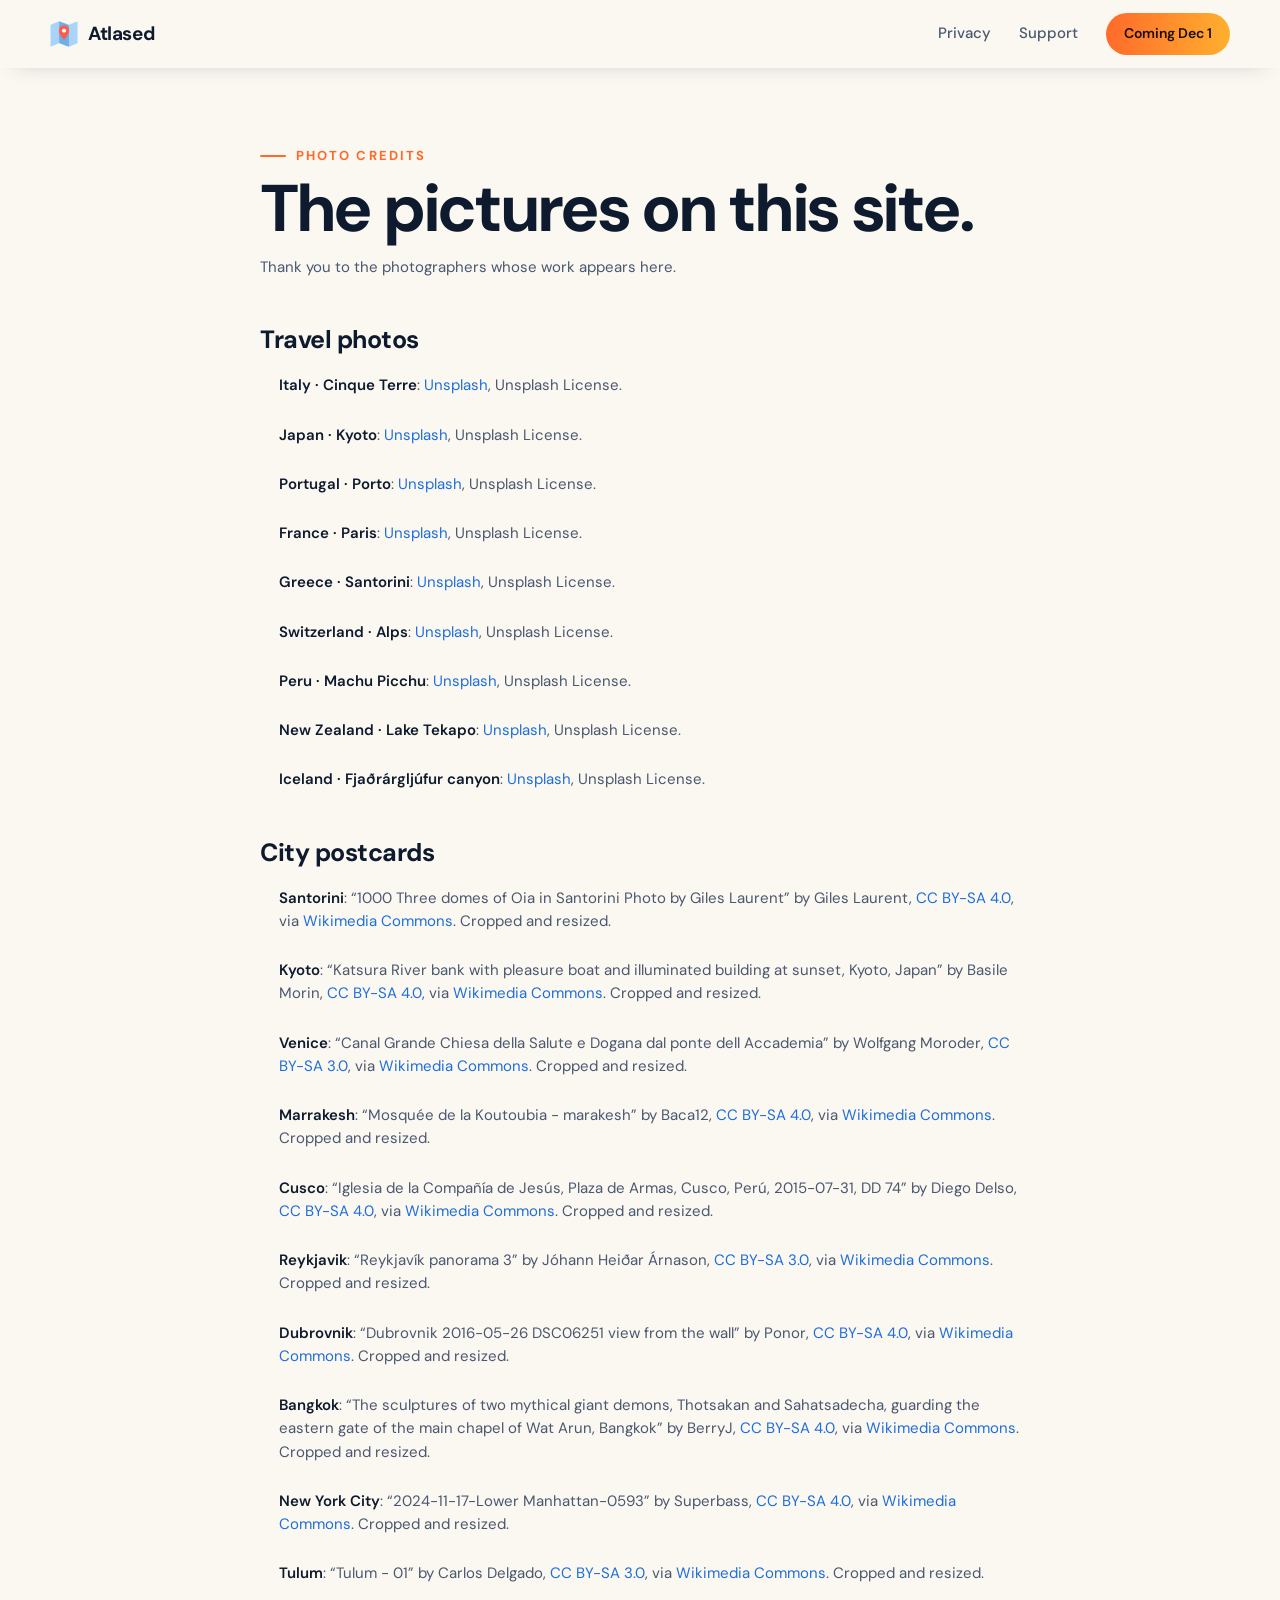
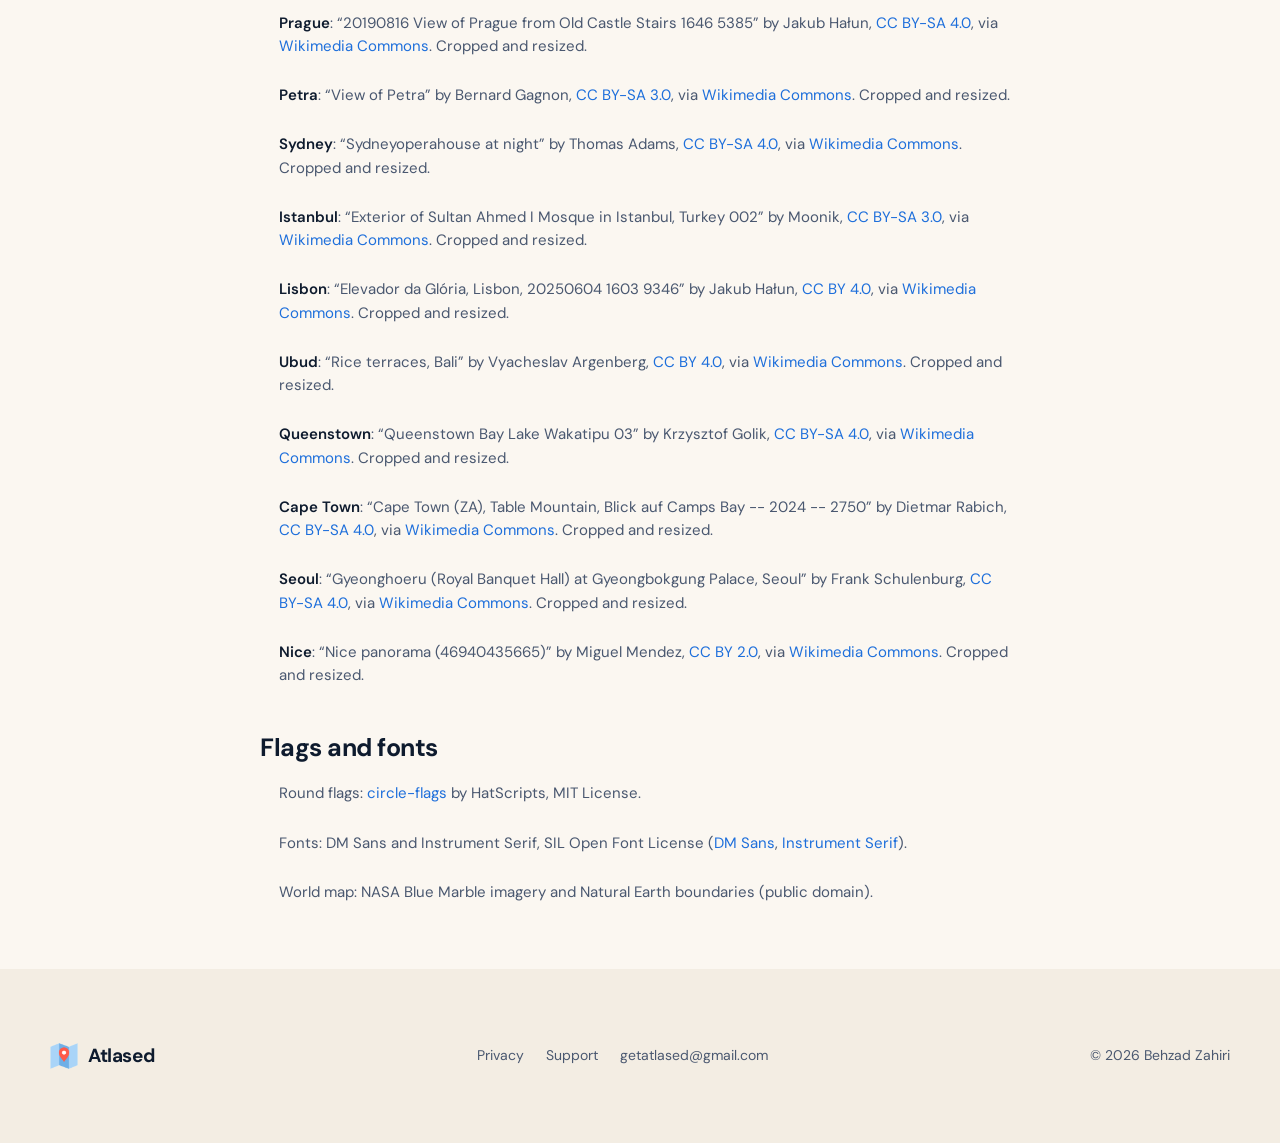
==== credits/index.html @ 128973db "Website: slower photo picking and flag pop-ins Picked photos jump for 1s instead of .6s, checks and " ====
<!doctype html>
<html lang="en">
<head>
  <meta charset="utf-8">
  <meta name="viewport" content="width=device-width, initial-scale=1, viewport-fit=cover">
  <title>Photo credits · Atlased</title>
  <meta name="theme-color" content="#FBF7F1">
  <link rel="icon" type="image/png" href="../favicon.png">
  <link rel="stylesheet" href="../assets/site.css?v=69">
</head>
<body class="doc-page">
  <header class="nav">
    <div class="wrap">
      <a class="brand" href="../"><img src="../assets/img/mark.png" alt="">Atlased</a>
      <nav class="nav-links"><a href="../privacy/">Privacy</a><a href="../support/">Support</a><a class="btn" href="../#get">Coming Dec 1</a></nav>
    </div>
  </header>
  <main class="doc">
    <div class="wrap">
      <span class="eyebrow">Photo credits</span>
      <h1>The pictures on this site.</h1>
      <p class="meta">Thank you to the photographers whose work appears here.</p>
      <h2>Travel photos</h2>
      <ul class="credits-list"><li><strong>Italy · Cinque Terre</strong>: <a href="https://images.unsplash.com/photo-1516483638261-f4dbaf036963" rel="noopener">Unsplash</a>, Unsplash License.</li><li><strong>Japan · Kyoto</strong>: <a href="https://images.unsplash.com/photo-1493976040374-85c8e12f0c0e" rel="noopener">Unsplash</a>, Unsplash License.</li><li><strong>Portugal · Porto</strong>: <a href="https://images.unsplash.com/photo-1555881400-74d7acaacd8b" rel="noopener">Unsplash</a>, Unsplash License.</li><li><strong>France · Paris</strong>: <a href="https://images.unsplash.com/photo-1502602898657-3e91760cbb34" rel="noopener">Unsplash</a>, Unsplash License.</li><li><strong>Greece · Santorini</strong>: <a href="https://images.unsplash.com/photo-1613395877344-13d4a8e0d49e" rel="noopener">Unsplash</a>, Unsplash License.</li><li><strong>Switzerland · Alps</strong>: <a href="https://images.unsplash.com/photo-1530122037265-a5f1f91d3b99" rel="noopener">Unsplash</a>, Unsplash License.</li><li><strong>Peru · Machu Picchu</strong>: <a href="https://images.unsplash.com/photo-1526392060635-9d6019884377" rel="noopener">Unsplash</a>, Unsplash License.</li><li><strong>New Zealand · Lake Tekapo</strong>: <a href="https://images.unsplash.com/photo-1697685188126-759161b3a230" rel="noopener">Unsplash</a>, Unsplash License.</li><li><strong>Iceland · Fjaðrárgljúfur canyon</strong>: <a href="https://images.unsplash.com/photo-1504893524553-b855bce32c67" rel="noopener">Unsplash</a>, Unsplash License.</li></ul>
      <h2>City postcards</h2>
      <ul class="credits-list"><li><strong>Santorini</strong>: “1000 Three domes of Oia in Santorini Photo by Giles Laurent” by Giles Laurent, <a href="https://creativecommons.org/licenses/by-sa/4.0" rel="noopener">CC BY-SA 4.0</a>, via <a href="https://commons.wikimedia.org/wiki/File:1000_Three_domes_of_Oia_in_Santorini_Photo_by_Giles_Laurent.jpg" rel="noopener">Wikimedia Commons</a>. Cropped and resized.</li><li><strong>Kyoto</strong>: “Katsura River bank with pleasure boat and illuminated building at sunset, Kyoto, Japan” by Basile Morin, <a href="https://creativecommons.org/licenses/by-sa/4.0" rel="noopener">CC BY-SA 4.0</a>, via <a href="https://commons.wikimedia.org/wiki/File:Katsura_River_bank_with_pleasure_boat_and_illuminated_building_at_sunset,_Kyoto,_Japan.jpg" rel="noopener">Wikimedia Commons</a>. Cropped and resized.</li><li><strong>Venice</strong>: “Canal Grande Chiesa della Salute e Dogana dal ponte dell Accademia” by Wolfgang Moroder, <a href="https://creativecommons.org/licenses/by-sa/3.0" rel="noopener">CC BY-SA 3.0</a>, via <a href="https://commons.wikimedia.org/wiki/File:Canal_Grande_Chiesa_della_Salute_e_Dogana_dal_ponte_dell_Accademia.jpg" rel="noopener">Wikimedia Commons</a>. Cropped and resized.</li><li><strong>Marrakesh</strong>: “Mosquée de la Koutoubia - marakesh” by Baca12, <a href="https://creativecommons.org/licenses/by-sa/4.0" rel="noopener">CC BY-SA 4.0</a>, via <a href="https://commons.wikimedia.org/wiki/File:Mosqu%C3%A9e_de_la_Koutoubia_-_marakesh.jpg" rel="noopener">Wikimedia Commons</a>. Cropped and resized.</li><li><strong>Cusco</strong>: “Iglesia de la Compañía de Jesús, Plaza de Armas, Cusco, Perú, 2015-07-31, DD 74” by Diego Delso, <a href="https://creativecommons.org/licenses/by-sa/4.0" rel="noopener">CC BY-SA 4.0</a>, via <a href="https://commons.wikimedia.org/wiki/File:Iglesia_de_la_Compa%C3%B1%C3%ADa_de_Jes%C3%BAs,_Plaza_de_Armas,_Cusco,_Per%C3%BA,_2015-07-31,_DD_74.JPG" rel="noopener">Wikimedia Commons</a>. Cropped and resized.</li><li><strong>Reykjavik</strong>: “Reykjavík panorama 3” by Jóhann Heiðar Árnason, <a href="https://creativecommons.org/licenses/by-sa/3.0/" rel="noopener">CC BY-SA 3.0</a>, via <a href="https://commons.wikimedia.org/wiki/File:Reykjav%C3%ADk_panorama_3.JPG" rel="noopener">Wikimedia Commons</a>. Cropped and resized.</li><li><strong>Dubrovnik</strong>: “Dubrovnik 2016-05-26 DSC06251 view from the wall” by Ponor, <a href="https://creativecommons.org/licenses/by-sa/4.0" rel="noopener">CC BY-SA 4.0</a>, via <a href="https://commons.wikimedia.org/wiki/File:Dubrovnik_2016-05-26_DSC06251_view_from_the_wall.jpg" rel="noopener">Wikimedia Commons</a>. Cropped and resized.</li><li><strong>Bangkok</strong>: “The sculptures of two mythical giant demons, Thotsakan and Sahatsadecha, guarding the eastern gate of the main chapel of Wat Arun, Bangkok” by BerryJ, <a href="https://creativecommons.org/licenses/by-sa/4.0" rel="noopener">CC BY-SA 4.0</a>, via <a href="https://commons.wikimedia.org/wiki/File:The_sculptures_of_two_mythical_giant_demons,_Thotsakan_and_Sahatsadecha,_guarding_the_eastern_gate_of_the_main_chapel_of_Wat_Arun,_Bangkok.jpg" rel="noopener">Wikimedia Commons</a>. Cropped and resized.</li><li><strong>New York City</strong>: “2024-11-17-Lower Manhattan-0593” by Superbass, <a href="https://creativecommons.org/licenses/by-sa/4.0" rel="noopener">CC BY-SA 4.0</a>, via <a href="https://commons.wikimedia.org/wiki/File:2024-11-17-Lower_Manhattan-0593.jpg" rel="noopener">Wikimedia Commons</a>. Cropped and resized.</li><li><strong>Tulum</strong>: “Tulum - 01” by Carlos Delgado, <a href="https://creativecommons.org/licenses/by-sa/3.0" rel="noopener">CC BY-SA 3.0</a>, via <a href="https://commons.wikimedia.org/wiki/File:Tulum_-_01.jpg" rel="noopener">Wikimedia Commons</a>. Cropped and resized.</li><li><strong>Prague</strong>: “20190816 View of Prague from Old Castle Stairs 1646 5385” by Jakub Hałun, <a href="https://creativecommons.org/licenses/by-sa/4.0" rel="noopener">CC BY-SA 4.0</a>, via <a href="https://commons.wikimedia.org/wiki/File:20190816_View_of_Prague_from_Old_Castle_Stairs_1646_5385.jpg" rel="noopener">Wikimedia Commons</a>. Cropped and resized.</li><li><strong>Petra</strong>: “View of Petra” by Bernard Gagnon, <a href="https://creativecommons.org/licenses/by-sa/3.0" rel="noopener">CC BY-SA 3.0</a>, via <a href="https://commons.wikimedia.org/wiki/File:View_of_Petra.jpg" rel="noopener">Wikimedia Commons</a>. Cropped and resized.</li><li><strong>Sydney</strong>: “Sydneyoperahouse at night” by Thomas Adams, <a href="https://creativecommons.org/licenses/by-sa/4.0" rel="noopener">CC BY-SA 4.0</a>, via <a href="https://commons.wikimedia.org/wiki/File:Sydneyoperahouse_at_night.jpg" rel="noopener">Wikimedia Commons</a>. Cropped and resized.</li><li><strong>Istanbul</strong>: “Exterior of Sultan Ahmed I Mosque in Istanbul, Turkey 002” by Moonik, <a href="https://creativecommons.org/licenses/by-sa/3.0" rel="noopener">CC BY-SA 3.0</a>, via <a href="https://commons.wikimedia.org/wiki/File:Exterior_of_Sultan_Ahmed_I_Mosque_in_Istanbul,_Turkey_002.jpg" rel="noopener">Wikimedia Commons</a>. Cropped and resized.</li><li><strong>Lisbon</strong>: “Elevador da Glória, Lisbon, 20250604 1603 9346” by Jakub Hałun, <a href="https://creativecommons.org/licenses/by/4.0" rel="noopener">CC BY 4.0</a>, via <a href="https://commons.wikimedia.org/wiki/File:Elevador_da_Gl%C3%B3ria,_Lisbon,_20250604_1603_9346.jpg" rel="noopener">Wikimedia Commons</a>. Cropped and resized.</li><li><strong>Ubud</strong>: “Rice terraces, Bali” by Vyacheslav Argenberg, <a href="https://creativecommons.org/licenses/by/4.0" rel="noopener">CC BY 4.0</a>, via <a href="https://commons.wikimedia.org/wiki/File:Rice_terraces,_Bali.jpg" rel="noopener">Wikimedia Commons</a>. Cropped and resized.</li><li><strong>Queenstown</strong>: “Queenstown Bay Lake Wakatipu 03” by Krzysztof Golik, <a href="https://creativecommons.org/licenses/by-sa/4.0" rel="noopener">CC BY-SA 4.0</a>, via <a href="https://commons.wikimedia.org/wiki/File:Queenstown_Bay_Lake_Wakatipu_03.jpg" rel="noopener">Wikimedia Commons</a>. Cropped and resized.</li><li><strong>Cape Town</strong>: “Cape Town (ZA), Table Mountain, Blick auf Camps Bay -- 2024 -- 2750” by Dietmar Rabich, <a href="https://creativecommons.org/licenses/by-sa/4.0" rel="noopener">CC BY-SA 4.0</a>, via <a href="https://commons.wikimedia.org/wiki/File:Cape_Town_(ZA),_Table_Mountain,_Blick_auf_Camps_Bay_--_2024_--_2750.jpg" rel="noopener">Wikimedia Commons</a>. Cropped and resized.</li><li><strong>Seoul</strong>: “Gyeonghoeru (Royal Banquet Hall) at Gyeongbokgung Palace, Seoul” by Frank Schulenburg, <a href="https://creativecommons.org/licenses/by-sa/4.0" rel="noopener">CC BY-SA 4.0</a>, via <a href="https://commons.wikimedia.org/wiki/File:Gyeonghoeru_(Royal_Banquet_Hall)_at_Gyeongbokgung_Palace,_Seoul.jpg" rel="noopener">Wikimedia Commons</a>. Cropped and resized.</li><li><strong>Nice</strong>: “Nice panorama (46940435665)” by Miguel Mendez, <a href="https://creativecommons.org/licenses/by/2.0" rel="noopener">CC BY 2.0</a>, via <a href="https://commons.wikimedia.org/wiki/File:Nice_panorama_(46940435665).jpg" rel="noopener">Wikimedia Commons</a>. Cropped and resized.</li></ul>
      <h2>Flags and fonts</h2>
      <ul class="credits-list">
        <li>Round flags: <a href="https://github.com/HatScripts/circle-flags" rel="noopener">circle-flags</a> by HatScripts, MIT License.</li>
        <li>Fonts: DM Sans and Instrument Serif, SIL Open Font License (<a href="../assets/fonts/DM-Sans-OFL.txt">DM Sans</a>, <a href="../assets/fonts/Instrument-Serif-OFL.txt">Instrument Serif</a>).</li>
        <li>World map: NASA Blue Marble imagery and Natural Earth boundaries (public domain).</li>
      </ul>
    </div>
  </main>
  <footer>
    <div class="wrap">
      <a class="brand" href="../"><img src="../assets/img/mark.png" alt="">Atlased</a>
      <nav><a href="../privacy/">Privacy</a><a href="../support/">Support</a><a href="mailto:getatlased@gmail.com">getatlased@gmail.com</a></nav>
      <span>© 2026 Behzad Zahiri</span>
    </div>
  </footer>
</body>
</html>
---- assets/site.css ----
/* Atlased, getatlased.com */
@font-face { font-family: "DM Sans"; font-weight: 400; font-display: swap; src: url("fonts/dm-sans-400.ttf") format("truetype"); }
@font-face { font-family: "DM Sans"; font-weight: 500; font-display: swap; src: url("fonts/dm-sans-500.ttf") format("truetype"); }
@font-face { font-family: "DM Sans"; font-weight: 600; font-display: swap; src: url("fonts/dm-sans-600.ttf") format("truetype"); }
@font-face { font-family: "DM Sans"; font-weight: 700; font-display: swap; src: url("fonts/dm-sans-700.ttf") format("truetype"); }
@font-face { font-family: "Instrument Serif"; font-style: italic; font-display: swap; src: url("fonts/instrument-serif-italic.ttf") format("truetype"); }

:root {
  --night: #060D1A;
  --navy: #0B1628;
  --paper: #FBF7F1;
  --paper-2: #F3EDE3;
  --ink: #0E1B2E;
  --ink-soft: #4A5870;
  --white: #F6F8FB;
  --mist: #B9C6D8;
  --orange: #FF6A2A;
  --sun: #FFB02E;
  --coral: #E04A3A;
  --teal: #13A383;
  --sky: #3E8EF7;
  --violet: #7A5AF8;
  --line-dark: rgba(228, 236, 245, .1);
  --line-light: rgba(14, 27, 46, .1);
  --max: 1180px;
}

* { box-sizing: border-box; }
html { -webkit-text-size-adjust: 100%; overflow-x: clip; }
/* iPhone Safari can still pan sideways when only the body clips, and it lets 3D and
   animated pieces leak past their sections. Every section clips its own width, and the
   moving parts keep their painting inside their box. Clip never makes a scroll box, so
   the sticky phone and Duo still stick. */
body > section, body > footer, main > section { overflow-x: clip; }
/* Sections end on fractions of a pixel, and the dark page behind showed through the join as a
   hairline. Each one starts a pixel up, over the end of the one before, so nothing shows between. */
main > section + section, main + footer { margin-top: -1px; }
.duosec .stage, .wrapsec, .postcards, .sharesec, .hero .slides { contain: paint; }
img, video { max-width: 100%; }
body {
  margin: 0; background: var(--night); color: var(--white);
  font: 400 17px/1.55 "DM Sans", -apple-system, BlinkMacSystemFont, "Segoe UI", sans-serif;
  -webkit-font-smoothing: antialiased; overflow-x: clip;
}
img { max-width: 100%; display: block; }
a { color: inherit; text-decoration: none; }
.serif { font-family: "Instrument Serif", Georgia, serif; font-style: italic; font-weight: 400; letter-spacing: -0.01em; }
.grad { background: linear-gradient(92deg, var(--orange), var(--sun)); -webkit-background-clip: text; background-clip: text; color: transparent; padding-right: .08em; }
.wrap { width: min(var(--max), 100% - 40px); margin-inline: auto; }

/* Nav */
.nav { position: fixed; inset: 0 0 auto 0; z-index: 50; transition: background .35s, box-shadow .35s; }
.nav.solid { background: rgba(6, 13, 26, .72); backdrop-filter: saturate(160%) blur(18px); -webkit-backdrop-filter: saturate(160%) blur(18px); box-shadow: 0 10px 30px -12px rgba(0,0,0,.5); }
.nav .wrap { display: flex; align-items: center; justify-content: space-between; height: 68px; }
.brand { display: flex; align-items: center; gap: 10px; font-weight: 700; font-size: 19px; letter-spacing: -0.02em; }
.brand img { width: 28px; height: 28px; }
.nav-links { display: flex; align-items: center; gap: 28px; font-size: 15px; font-weight: 500; color: rgba(246, 248, 251, .82); }
.nav-links a:hover { color: #fff; }
.btn {
  display: inline-flex; align-items: center; gap: 8px; padding: 10px 18px; border-radius: 999px;
  font-weight: 600; font-size: 14px; color: #1A0E05; background: linear-gradient(92deg, var(--orange), var(--sun));
  transition: transform .2s;
}
.btn:hover { transform: translateY(-1px); }
@media (max-width: 760px) { .nav-links a:not(.btn) { display: none; } .nav .btn { padding: 8px 14px; font-size: 13px; } }

/* App Store badge, in Apple's proportions: black, large logo, small line over "App Store".
   At launch this becomes Apple's official "Download on the App Store" badge. */
.store {
  display: inline-flex; align-items: center; gap: 10px; height: 58px; padding: 0 20px 0 14px; border-radius: 12px;
  background: #000; color: #fff; line-height: 1;
  font-family: -apple-system, BlinkMacSystemFont, "SF Pro Display", "Helvetica Neue", Helvetica, Arial, sans-serif;
  box-shadow: 0 16px 36px -16px rgba(0,0,0,.7);
}
.store svg { width: 26px; height: 33px; flex: none; margin-top: -2px; }
.store span { display: flex; flex-direction: column; gap: 2px; text-align: left; }
.store small { display: block; font-size: 12.5px; font-weight: 500; letter-spacing: .01em; color: #fff; }
.store b { display: block; font-size: 25px; font-weight: 600; letter-spacing: -0.02em; }

/* Hero */
.hero { position: relative; z-index: 2; min-height: 100svh; display: grid; place-items: center; text-align: center; isolation: isolate; padding: 130px 0 0; }
.slides { position: absolute; inset: 0; z-index: -2; overflow: hidden; }
.slide { position: absolute; inset: -4%; background-size: cover; background-position: center; opacity: 0; transform: scale(1.12); transition: opacity 1.6s ease; will-change: transform, opacity; }
.slide.on { opacity: 1; animation: kenburns 9s ease-out forwards; }
@keyframes kenburns { from { transform: scale(1.14) translate3d(0, 0, 0); } to { transform: scale(1.02) translate3d(-1.5%, -1%, 0); } }
.hero::before { content: ""; position: absolute; inset: 0 0 -1px 0; z-index: -1;
  background: linear-gradient(180deg, rgba(6,13,26,.6) 0%, rgba(6,13,26,.28) 30%, rgba(6,13,26,.5) 62%, var(--paper) 99%); }
.hero-copy { max-width: 920px; padding: 0 20px; }
.place-chip {
  display: inline-flex; align-items: center; gap: 9px; padding: 7px 15px 7px 7px; border-radius: 999px;
  background: rgba(255,255,255,.16); box-shadow: 0 8px 24px -10px rgba(0,0,0,.45); backdrop-filter: blur(14px); -webkit-backdrop-filter: blur(14px);
  font-size: 14px; font-weight: 600; transition: opacity .5s;
}
.place-chip img { width: 22px; height: 22px; border-radius: 50%; }
h1 { font-size: clamp(46px, 9vw, 122px); line-height: .94; letter-spacing: -0.05em; font-weight: 700; margin: 26px 0 0; text-shadow: 0 10px 40px rgba(0,0,0,.35); }
h1 .serif { font-size: 1.1em; letter-spacing: -0.02em; text-shadow: none; }
.lede { font-size: clamp(18px, 2.1vw, 22px); color: rgba(246,248,251,.92); max-width: 34em; margin: 26px auto 0; text-shadow: 0 2px 20px rgba(0,0,0,.4); }
.hero .ctas { display: flex; flex-wrap: wrap; justify-content: center; gap: 16px; margin-top: 34px; align-items: center; }
.ghost { color: #fff; font-weight: 600; padding: 12px 8px; opacity: .92; }
.ghost:hover { opacity: 1; }
.insta { display: inline-flex; align-items: center; gap: 9px; }
.insta svg { width: 22px; height: 22px; }
.hero-phone { position: relative; margin: 76px auto 0; width: min(330px, 74vw); z-index: 2; margin-bottom: -320px; }
@media (max-width: 760px) { .hero-phone { margin-bottom: -220px; } }
/* Phones: a calm first screen. The place as one quiet line, the headline, three lines of copy,
   one badge, and the app itself already in view. The photo sits further back so the words read. */
@media (max-width: 760px) {
  .hero { padding-top: 106px; }
  .hero::before { background: linear-gradient(180deg, rgba(6,13,26,.76) 0%, rgba(6,13,26,.62) 24%, rgba(6,13,26,.66) 50%, rgba(6,13,26,.5) 68%, var(--paper) 99%); }
  .place-chip { padding: 0; gap: 8px; background: none; box-shadow: none; backdrop-filter: none; -webkit-backdrop-filter: none;
    font-size: 11.5px; letter-spacing: .16em; text-transform: uppercase; color: rgba(246,248,251,.84); }
  .place-chip img { width: 16px; height: 16px; }
  h1 { font-size: clamp(34px, 11.6vw, 54px); margin-top: 16px; }
  .lede { font-size: 17px; line-height: 1.5; max-width: 20.5em; margin-top: 18px; text-wrap: balance; }
  .lede-more { display: none; }
  .hero .ctas { margin-top: 26px; }
  .hero .insta { display: none; }
  .hero-phone { margin-top: 42px; }
  /* The badge already says when; the pill in the bar appears once the badge has scrolled away. */
  .js .nav .btn { opacity: 0; visibility: hidden; transition: opacity .3s, visibility .3s, transform .2s; }
  .js .nav.past .btn { opacity: 1; visibility: visible; }
}

/* Phone frame */
.phone {
  position: relative; aspect-ratio: 1320 / 2868; padding: 2.6%; border-radius: 14% / 6.6%;
  background: linear-gradient(145deg, #30363f, #0b0d11 38%, #22272f);
  box-shadow: 0 70px 120px -40px rgba(14,27,46,.6), 0 0 0 1px rgba(255,255,255,.09) inset;
}
.phone .screen { position: relative; width: 100%; height: 100%; border-radius: 12% / 5.6%; overflow: hidden; background: #fff; }
.phone .screen img { position: absolute; inset: 0; width: 100%; height: 100%; object-fit: cover; transition: opacity .6s ease, transform .9s cubic-bezier(.2,.7,.2,1); }

/* Light editorial sections */
.light { position: relative; z-index: 1; background: var(--paper); color: var(--ink); }
.light .muted { color: var(--ink-soft); }
.intro { padding: 380px 0 40px; text-align: center; }
@media (max-width: 760px) { .intro { padding-top: 270px; } }
/* A quiet reassurance under the first promise, where photo access is first mentioned. */
.assure { display: flex; flex-direction: column; align-items: center; gap: 30px; max-width: 29em; margin: 48px auto 0; font-size: 17px; line-height: 1.5; color: var(--ink-soft); }
/* Photos slip into the phone as you scroll, then the padlock slams shut on them.
   --p runs 0 to 1 as the block rises up the screen (site.js) and moves the photos; at 1 the
   block gets .shut, which plays the lock once. Without scripts it rests shut. */
.lockart { --p: 1; --k: 1.5; position: relative; display: block; width: 164px; aspect-ratio: 120 / 216; isolation: isolate; }
.js .lockart { --p: 0; }
.lockart svg { position: absolute; inset: 0; display: block; width: 100%; height: 100%; overflow: visible; }
.lockart .lk-phone { z-index: 1; filter: drop-shadow(0 18px 22px rgba(14,27,46,.18)); }
.lockart .lk-top { z-index: 2; }
/* Soft rings of colour that draw in tight when the lock closes. */
.lockart .disc, .lockart .pulse { position: absolute; left: 50%; top: 50%; aspect-ratio: 1; border-radius: 50%; z-index: -1; }
.lockart .disc { background: rgba(19,163,131,.075); transform: translate(-50%, -50%) scale(1.16); opacity: .55; }
.lockart .d1 { width: 252%; }
.lockart .d2 { width: 184%; background: rgba(19,163,131,.09); }
.lockart .pulse { width: 252%; background: rgba(19,163,131,.32); transform: translate(-50%, -50%) scale(.4); opacity: 0; }
/* Six of your photos, loose around the phone. Each slides in behind the phone's edge and is gone,
   so nothing ever sits behind the lock: the screen stays clean. */
.lockart .snap { position: absolute; z-index: 0; width: 36.667%; aspect-ratio: 1; border-radius: 22%; background: #1B2C44 center / cover no-repeat;
  --t: clamp(0, calc((var(--p) - var(--d)) / .6), 1);
  opacity: clamp(0, calc((1 - var(--t)) * 3), 1);
  box-shadow: 0 7px 16px rgba(14,27,46,.24);
  transform: translate(calc(var(--x) * var(--k) * (1 - var(--t))), calc(var(--y) * (1 - var(--t)))) rotate(calc(var(--r) * (1 - var(--t)))) scale(calc(1.3 - .5 * var(--t)));
  transition: transform .32s cubic-bezier(.2,.7,.2,1), opacity .32s; }
.lockart .s1 { left: 11.667%; top: 14.815%; --x: -228%; --y: -96%;  --r: -12deg; --d: 0; }
.lockart .s2 { left: 51.667%; top: 14.815%; --x: 232%;  --y: -62%;  --r: 9deg;   --d: .06; }
.lockart .s3 { left: 11.667%; top: 37.037%; --x: -262%; --y: 4%;    --r: 7deg;   --d: .12; }
.lockart .s4 { left: 51.667%; top: 37.037%; --x: 258%;  --y: 38%;   --r: -8deg;  --d: .18; }
.lockart .s5 { left: 11.667%; top: 59.259%; --x: -214%; --y: 112%;  --r: -6deg;  --d: .24; }
.lockart .s6 { left: 51.667%; top: 59.259%; --x: 226%;  --y: 134%;  --r: 11deg;  --d: .3; }
/* The lock itself: it hangs open until the photos are in, then the screen turns green, the shackle
   drops, the lock bites and flashes. Scrolling back up lifts it open again, ready to play once more. */
.lockart .veil { opacity: 0; transition: opacity .45s ease; }
.lockart .shackle { transform-origin: 75px 112px; transform: translateY(-12px) rotate(13deg); transition: transform .55s cubic-bezier(.34,1.5,.5,1); }
.lockart .lk { transform-origin: 60px 122px; }
.lockart .spark { transform-origin: 60px 122px; opacity: 0; }
.lockart .disc { transition: transform .6s ease, opacity .5s ease; }
.lockart.shut .veil { opacity: 1; transition: opacity .55s ease .05s; }
.lockart.shut .shackle { transform: none; animation: lockDrop .62s cubic-bezier(.55,0,.35,1) .32s both; }
.lockart.shut .lk { animation: lockBite .66s cubic-bezier(.3,.7,.3,1) .74s both; }
.lockart.shut .spark { animation: lockSpark .8s cubic-bezier(.2,.7,.2,1) .78s both; }
.lockart.shut .pulse { animation: lockPulse 1.15s cubic-bezier(.2,.7,.2,1) .78s both; }
.lockart.shut .disc { transform: translate(-50%, -50%) scale(1); opacity: 1; transition: transform .9s cubic-bezier(.34,1.56,.64,1) .78s, opacity .6s ease .78s; }
@keyframes lockDrop { 0% { transform: translateY(-12px) rotate(13deg); } 58% { transform: translateY(3.2px) rotate(0deg); } 78% { transform: translateY(-1.3px); } 100% { transform: none; } }
@keyframes lockBite { 0% { transform: scale(1); } 30% { transform: scale(1.22); } 62% { transform: scale(.94); } 100% { transform: scale(1); } }
@keyframes lockSpark { 0% { transform: scale(.7); opacity: .95; } 100% { transform: scale(2.4); opacity: 0; } }
@keyframes lockPulse { 0% { transform: translate(-50%, -50%) scale(.4); opacity: .6; } 100% { transform: translate(-50%, -50%) scale(1.24); opacity: 0; } }
@media (prefers-reduced-motion: reduce) { .lockart *, .lockart.shut * { animation: none !important; transition: none !important; } }
.assure .eyebrow { margin-bottom: -14px; }
.assure b { color: var(--ink); font-weight: 600; }
.assure a { color: #0E8A6E; font-weight: 600; }
.assure a:hover { text-decoration: underline; }
@media (max-width: 760px) { .assure { margin-top: 36px; gap: 26px; font-size: 16px; } .assure .eyebrow { margin-bottom: -10px; font-size: 12px; } .lockart { width: 120px; --k: 1; } }
.eyebrow { display: inline-flex; align-items: center; gap: 10px; font-size: 13px; font-weight: 700; letter-spacing: .16em; text-transform: uppercase; }
.eyebrow::before { content: ""; width: 26px; height: 2px; border-radius: 2px; background: currentColor; }
h2 { font-size: clamp(38px, 5.6vw, 76px); line-height: 1; letter-spacing: -0.045em; margin: 16px 0 0; font-weight: 700; }
h2 .serif { font-size: 1.1em; }
.sub { font-size: clamp(18px, 1.8vw, 21px); max-width: 32em; margin: 22px auto 0; }

/* Scrollytelling: three steps beside a sticky phone */
.story { position: relative; padding-top: 20px; }
.story-grid { display: grid; grid-template-columns: 1fr minmax(400px, 520px); gap: 80px; }
.story-steps .step { min-height: 88vh; display: flex; flex-direction: column; justify-content: center; opacity: .25; transition: opacity .6s; }
.story-steps .step.active { opacity: 1; }
.step .num { width: 48px; height: 48px; border-radius: 15px; display: grid; place-items: center; font-weight: 700; font-size: 19px; color: #fff; }
.step h3 { font-size: clamp(34px, 4.2vw, 58px); line-height: 1.02; letter-spacing: -0.04em; margin: 22px 0 0; }
.step p { font-size: 19px; max-width: 26em; margin: 18px 0 0; color: var(--ink-soft); }
.step .tags { display: flex; flex-wrap: wrap; gap: 8px; margin-top: 22px; }
.tag { font-size: 14px; font-weight: 600; padding: 7px 13px; border-radius: 999px; background: #fff; box-shadow: 0 6px 16px -8px rgba(14,27,46,.28); }
.story-phone { position: sticky; top: max(84px, calc(50vh - 380px)); height: min(80vh, 760px); }
.story-phone .phone { height: 100%; width: auto; margin-left: auto; }
.story-phone .bar { position: absolute; left: -30px; top: 15%; bottom: 15%; width: 4px; border-radius: 4px; background: rgba(14,27,46,.08); overflow: hidden; }
.story-phone .bar i { position: absolute; inset: 0 0 auto 0; height: 0; border-radius: 4px; background: linear-gradient(var(--orange), var(--sun)); }
.c-orange { background: linear-gradient(135deg, var(--orange), var(--sun)); }
.c-teal { background: linear-gradient(135deg, #0E8A6E, #2CC79E); }
.c-sky { background: linear-gradient(135deg, #2A6FE0, #59A8FF); }
.c-violet { background: linear-gradient(135deg, #6544E8, #9C83FF); }
.c-coral { background: linear-gradient(135deg, #D63A2B, #FF7A5C); }
.t-orange { color: var(--orange); } .t-teal { color: var(--teal); } .t-sky { color: var(--sky); } .t-violet { color: var(--violet); } .t-coral { color: var(--coral); }
@media (max-width: 900px) {
  .story-grid { grid-template-columns: 1fr; gap: 0; }
  .story-phone { display: none; }
  .story-steps .step { min-height: 0; opacity: 1; padding: 30px 0 60px; align-items: center; text-align: center; }
  .step .mstage { margin: 0 auto 34px; }
  .step .num { margin: 0 auto; }
  .step p { margin-inline: auto; }
  .step .tags { justify-content: center; }
}

/* The phone stands on a coloured panel that changes with the step,
   with raised cards from the app floating around it. */
.story-phone .stage { position: relative; height: 100%; border-radius: 40px; display: grid; place-items: center;
  box-shadow: 0 2px 4px rgba(14,27,46,.05), 0 44px 80px -44px rgba(14,27,46,.55); }
.tint { position: absolute; inset: 0; border-radius: inherit; opacity: 0; transition: opacity .8s ease; }
.tint.on { opacity: 1; }
.dots { position: absolute; inset: 0; border-radius: inherit; pointer-events: none;
  background-image: radial-gradient(rgba(255,255,255,.34) 1.3px, transparent 1.9px); background-size: 20px 20px;
  -webkit-mask-image: radial-gradient(ellipse 70% 60% at 50% 50%, transparent 30%, #000 100%); mask-image: radial-gradient(ellipse 70% 60% at 50% 50%, transparent 30%, #000 100%); }
.story-phone .stage .iphone { position: relative; z-index: 1; height: 86%; width: auto; margin: 0; }
.floats { position: absolute; inset: 0; z-index: 2; pointer-events: none; }
/* Each card slides in from its own side with a little spring. On the big screen a step's cards follow
   the phone one by one; on phones each comes in as it reaches the screen and leaves when scrolled back. */
.fc { position: absolute; opacity: 0; transform: translate(var(--from, -36px), 14px) scale(.9);
  transition: opacity .45s ease, transform .85s cubic-bezier(.34,1.56,.64,1); }
.floats.on .fc, .fc.show { opacity: 1; transform: none; }
.floats.on .fc:nth-child(1) { transition-delay: .15s; }
.floats.on .fc:nth-child(2) { transition-delay: .45s; }
.floats.on .fc:nth-child(3) { transition-delay: .75s; }
.fc .in { background: #fff; color: var(--ink); border-radius: 20px; box-shadow: 0 2px 4px rgba(14,27,46,.06), 0 26px 46px -20px rgba(14,27,46,.5); animation: bob 7s ease-in-out infinite; }
.fc:nth-child(2) .in { animation-duration: 8s; animation-delay: -2.5s; }
.fc:nth-child(3) .in { animation-duration: 6.5s; animation-delay: -4s; }
@keyframes bob { 0%, 100% { transform: translateY(0); } 50% { transform: translateY(-9px); } }
.f1 { left: -64px; top: 10%; }
.f2 { right: -44px; top: 43%; --from: 36px; }
.f3 { left: -40px; bottom: 10%; }
@media (max-width: 1260px) { .f2 { right: -14px; } }
.toast { display: flex; align-items: center; gap: 12px; padding: 12px 18px 12px 12px; }
.toast .ico { width: 42px; height: 42px; border-radius: 13px; display: grid; place-items: center; color: #fff; flex: none; }
.toast .ico svg { width: 21px; height: 21px; }
.toast b { display: block; font-size: 15.5px; letter-spacing: -0.01em; white-space: nowrap; }
.toast small { display: block; font-size: 13px; color: var(--ink-soft); margin-top: 2px; white-space: nowrap; }
.toast.stay > img { width: 46px; height: 46px; border-radius: 12px; object-fit: cover; flex: none; }
.pillc { display: flex; align-items: center; gap: 8px; padding: 11px 17px 11px 13px; border-radius: 999px; font-weight: 700; font-size: 14.5px; white-space: nowrap; }
.pillc svg { width: 19px; height: 19px; display: block; }
.pillc.route { gap: 7px; }
.pillc.route i { width: 9px; height: 9px; border-radius: 50%; background: var(--coral); margin-right: 2px; }
.pillc.route em { font-style: normal; color: var(--teal); }
.snaps { padding: 10px 12px 12px; display: grid; justify-items: center; }
.snaps .row { display: flex; }
.snaps .row img { width: 70px; height: 88px; object-fit: cover; border-radius: 12px; box-shadow: 0 8px 16px -8px rgba(0,0,0,.45); }
.snaps .row img:first-child { transform: rotate(-7deg) translateX(8px); }
.snaps .row img:last-child { transform: rotate(6deg) translate(-8px, -4px); }
.snaps .cap { display: flex; align-items: center; gap: 6px; margin-top: 10px; font-size: 13.5px; font-weight: 700; }
.snaps .cap img { width: 16px; height: 16px; border-radius: 50%; }
.flagsc { padding: 14px 18px 14px 16px; }
.flagsc .row { display: flex; align-items: center; }
.flagsc .row > * { width: 34px; height: 34px; border-radius: 50%; margin-left: -8px; box-shadow: -3px 0 6px -2px rgba(14,27,46,.3); }
.flagsc .row > :first-child { margin-left: 0; box-shadow: none; }
.flagsc .more { display: grid; place-items: center; background: #EEF2F7; color: var(--ink-soft); font-size: 12px; font-weight: 700; }
.flagsc b { display: block; margin-top: 10px; font-size: 15.5px; letter-spacing: -0.01em; }
.ring { display: flex; align-items: center; gap: 12px; padding: 13px 20px 13px 13px; }
.ring .ringsvg { width: 52px; height: 52px; flex: none; }
.ring b { display: block; font-size: 24px; letter-spacing: -0.03em; line-height: 1; }
.ring small { display: block; margin-top: 3px; font-size: 13px; color: var(--ink-soft); }

/* Phones: one panel per step */
.mstage { display: none; }
@media (max-width: 900px) {
  .mstage { display: grid; place-items: center; position: relative; width: min(360px, 88vw); padding: 34px 0; border-radius: 34px;
    box-shadow: 0 2px 4px rgba(14,27,46,.05), 0 34px 60px -34px rgba(14,27,46,.5); }
  .mstage .iphone { position: relative; z-index: 1; width: 66%; }
  .mstage .fc { scale: .82; }
  .mstage .f1 { left: -10px; top: 7%; transform-origin: left top; }
  .mstage .f2 { right: -10px; top: 46%; transform-origin: right center; }
  .mstage .f3 { left: -10px; bottom: 8%; transform-origin: left bottom; }
}
@media (prefers-reduced-motion: reduce) { .fc .in { animation: none; } .fc { transition: none !important; } }

/* Postcards marquee */
.postcards { overflow: hidden; background: var(--paper-2); color: var(--ink); }
.postcards .head { text-align: center; margin-bottom: 56px; }
.lane { display: flex; gap: 22px; width: max-content; animation: drift 80s linear infinite; padding: 14px 0; }
.lane.rev { animation-direction: reverse; animation-duration: 95s; margin-top: 18px; }
@keyframes drift { from { transform: translateX(0); } to { transform: translateX(-50%); } }
/* With JavaScript the rows are moved by site.js instead (see the note there). */
.lanes-js .lane { animation: none; will-change: transform; }
.card-p {
  position: relative; width: 300px; aspect-ratio: 4 / 3; border-radius: 22px; overflow: hidden; flex: none;
  box-shadow: 0 24px 50px -28px rgba(14,27,46,.6); transform: rotate(var(--r, 0deg));
  transition: transform .35s cubic-bezier(.2,.7,.2,1);
}
.card-p:hover { transform: rotate(0deg) scale(1.05); }
.card-p img.photo { width: 100%; height: 100%; object-fit: cover; background: #DCCFBB; }
.card-p::after { content: ""; position: absolute; inset: 0; background: linear-gradient(transparent 45%, rgba(0,0,0,.62)); }
.card-p .label { position: absolute; left: 16px; bottom: 14px; z-index: 1; color: #fff; font-weight: 700; font-size: 20px; letter-spacing: -0.02em; display: flex; align-items: center; gap: 9px; }
.card-p .label img { width: 24px; height: 24px; border-radius: 50%; }
@media (max-width: 760px) { .card-p { width: 220px; } }

/* Map */
.mapsec { background: var(--night); }
.mapsec .head { text-align: center; }
.map-card { width: min(100%, 980px); margin: 56px auto 0; border-radius: 30px; overflow: hidden; position: relative; background: #0F2440; box-shadow: 0 40px 90px -30px rgba(0,0,0,.85), 0 2px 0 rgba(255,255,255,.04) inset; }
.map-card .map { position: relative; aspect-ratio: 1000 / 480; }
.map-card .map > img { position: absolute; inset: 0; width: 100%; height: 100%; object-fit: cover; }
.map-card svg { position: absolute; inset: 0; width: 100%; height: 100%; overflow: visible; }
.route { fill: none; stroke: #FF9A4D; stroke-width: 1.5; stroke-linecap: round; opacity: .95; }
.home-route { stroke: #FF7A3D; stroke-width: .9; opacity: .55; }
.home-route.back { stroke: #FFB45E; opacity: .32; }
.home-dot { fill: #fff; stroke: var(--orange); stroke-width: 2.4; }
.home-pulse { fill: none; stroke: var(--sun); stroke-width: 1.5; transform-box: fill-box; transform-origin: center; animation: pulse 2.4s ease-out infinite; }
@keyframes pulse { from { transform: scale(1); opacity: .9; } to { transform: scale(3.4); opacity: 0; } }
.comet { fill: #FFE2B0; filter: drop-shadow(0 0 3px rgba(255,190,110,.9)); }
.city { fill: var(--coral); stroke: #FFD6CC; stroke-width: .8; transform-box: fill-box; transform-origin: center; }
.stats { display: flex; justify-content: center; gap: clamp(36px, 7vw, 110px); margin-top: 46px; }
.stat { text-align: center; }
.stat b { display: block; font-size: clamp(30px, 3.6vw, 46px); color: #fff; letter-spacing: -0.04em; line-height: 1; font-variant-numeric: tabular-nums; }
.stat span { display: block; margin-top: 8px; font-size: 12.5px; letter-spacing: .12em; text-transform: uppercase; font-weight: 600; }
.map-note { color: #7F8FA8; font-size: 13px; margin-top: 16px; text-align: center; }
@media (max-width: 760px) { .stats { display: grid; grid-template-columns: 1fr 1fr; gap: 26px 20px; margin-top: 34px; } }

/* Year wrap */
/* The glow rises out of the dark section above; there is no edge where the two meet. */
.wrapsec { position: relative; background: linear-gradient(180deg, var(--night), rgba(6,13,26,0) 150px), radial-gradient(120% 80% at 50% 0%, #142A4A, var(--night) 70%); overflow: hidden; }
.wrap-grid { display: grid; grid-template-columns: 1fr 1fr; gap: 70px; align-items: center; }
.wrap-card { position: relative; width: min(360px, 76vw); margin: 0 auto; perspective: 1200px; }
.wrap-card .tilt { transform-style: preserve-3d; will-change: transform; }
.wrap-card img.wrapimg { width: 100%; border-radius: 28px; box-shadow: 0 60px 100px -40px rgba(0,0,0,.9); }
.flagfly { position: absolute; width: 46px; height: 46px; border-radius: 50%; box-shadow: 0 12px 26px rgba(0,0,0,.45); }
/* Each flag pops in on its own as it reaches the screen, and tucks away again when scrolled back below
   (site.js); without scripts they simply show. */
.flagfly { opacity: 1; transform: none; }
.js .flagfly { opacity: 0; transform: scale(.2) rotate(-28deg); transition: opacity .75s ease, transform 1.35s cubic-bezier(.2,1.55,.4,1); }
.js .flagfly.show { opacity: 1; transform: none; }
.wrapsec .list { list-style: none; padding: 0; margin: 30px 0 0; display: grid; gap: 14px; }
.wrapsec .list li { display: flex; gap: 14px; align-items: center; font-size: 18px; color: var(--mist); }
.wrapsec .list li b { color: #fff; font-weight: 600; }
.dotc { width: 10px; height: 10px; border-radius: 50%; flex: none; }
@media (max-width: 900px) { .wrap-grid { grid-template-columns: 1fr; gap: 70px; } .wrapsec .copy { text-align: center; } .wrapsec .list { justify-items: center; } }

/* Privacy */
/* Sharing: an itinerary card and a trip's photos, raised and slightly turned */
.sharesec { position: relative; background: var(--paper-2); color: var(--ink); overflow: hidden; }
.share-grid { display: grid; grid-template-columns: 1.05fr 1fr; gap: 70px; align-items: center; }
.sharesec .sub { margin-inline: 0; }
.slist { list-style: none; padding: 0; margin: 30px 0 0; display: grid; gap: 14px; }
.slist li { display: flex; gap: 14px; align-items: center; font-size: 18px; color: var(--ink-soft); }
.slist li b { color: var(--ink); font-weight: 600; }
.pro { display: inline-block; margin-left: 6px; padding: 2px 9px; border-radius: 999px; font-size: 12px; font-weight: 800; font-style: italic; color: #fff; background: linear-gradient(92deg, var(--orange), var(--sun)); vertical-align: 2px; }
.share-art { position: relative; width: min(560px, 100%); aspect-ratio: 56 / 56; margin: 0 auto; container-type: inline-size; }
.itin, .pics { animation: bob 8s ease-in-out infinite; }
.pics { animation-duration: 9s; animation-delay: -3s; }
.itin { position: absolute; left: 0; top: 0; width: 54%; padding: 4.2cqw; border-radius: 5cqw; rotate: -4deg;
  background: linear-gradient(160deg, #15305A, #0A1730); color: #fff; box-shadow: 0 40px 70px -30px rgba(10,20,40,.6); }
.itin-top { display: flex; align-items: center; gap: 1.6cqw; font-size: 2.5cqw; font-weight: 600; color: rgba(255,255,255,.75); }
.itin-top img { width: 3.6cqw; height: 3.6cqw; }
.itin-top em { margin-left: auto; font-style: normal; font-size: 1.9cqw; font-weight: 700; letter-spacing: .2em; text-transform: uppercase; color: rgba(255,255,255,.5); }
.itin h5 { margin: 3cqw 0 0; font-size: 4.8cqw; letter-spacing: -0.03em; line-height: 1.05; }
.itin .when { margin: 1cqw 0 0; font-size: 2.4cqw; color: rgba(255,255,255,.6); }
.mini { position: relative; margin-top: 3cqw; aspect-ratio: 130 / 80; border-radius: 2.6cqw; overflow: hidden; background: #0B1B36 url(img/world.jpg) 55.17% 23% / 769.2% 600% no-repeat; }
.mini svg { position: absolute; inset: 0; width: 100%; height: 100%; }
.mini path { fill: none; stroke: var(--orange); stroke-width: 2.4px; vector-effect: non-scaling-stroke; stroke-linecap: round; }
.mini i { position: absolute; width: 2cqw; height: 2cqw; margin: -1cqw 0 0 -1cqw; border-radius: 50%; background: var(--coral); box-shadow: 0 0 0 .5cqw #fff; }
.itin ol { list-style: none; margin: 3cqw 0 0; padding: 0; display: grid; gap: 1.9cqw; }
.itin li { display: flex; align-items: center; gap: 1.8cqw; font-size: 2.7cqw; }
.itin li img { width: 3.2cqw; height: 3.2cqw; border-radius: 50%; }
.itin li b { font-weight: 600; }
.itin li span { margin-left: auto; color: rgba(255,255,255,.55); font-size: 2.3cqw; }
.pics { position: absolute; right: -2%; top: 23%; width: 47%; padding: 2.4cqw; border-radius: 5cqw; rotate: 3.5deg; background: #fff;
  box-shadow: 0 2px 4px rgba(14,27,46,.06), 0 40px 70px -30px rgba(14,27,46,.45); }
.pics .grid { display: grid; grid-template-columns: 1fr 1fr; gap: 1.6cqw; }
.ph { position: relative; aspect-ratio: 1; border-radius: 3cqw; overflow: hidden; }
.ph img { width: 100%; height: 100%; object-fit: cover; display: block; }
.ph i { position: absolute; right: 1.4cqw; bottom: 1.4cqw; width: 4.4cqw; height: 4.4cqw; border-radius: 50%; display: grid; place-items: center; background: rgba(0,0,0,.28); box-shadow: inset 0 0 0 .45cqw #fff; }
.ph.on i { background: var(--sky); box-shadow: none; color: #fff; }
.ph i svg { width: 2.6cqw; height: 2.6cqw; }
.pics .bar { display: flex; align-items: center; gap: 1.6cqw; margin-top: 2.2cqw; padding: 0 .6cqw; }
.pics .bar b { font-size: 2.6cqw; margin-right: auto; }
.pics .act { width: 6.4cqw; height: 6.4cqw; border-radius: 50%; display: grid; place-items: center; background: #EAF1FC; color: var(--sky); }
.pics .act svg { width: 3.2cqw; height: 3.2cqw; }
.sharebtn { position: absolute; left: 28%; bottom: 1%; display: flex; align-items: center; gap: 1.8cqw; padding: 2.6cqw 4.6cqw; border-radius: 999px;
  font-size: 3cqw; font-weight: 700; color: #1A0E05; background: linear-gradient(92deg, var(--orange), var(--sun)); box-shadow: 0 22px 40px -18px rgba(14,27,46,.45); }
.sharebtn svg { width: 3.4cqw; height: 3.4cqw; }
/* As you scroll, the photos are picked one by one: each jumps, gets a blue ring and a check.
   The picker's share icon grows louder with every pick and rings when the last one is in.
   site.js sets the picks and --n (how many); without scripts the picture rests finished. */
.pics { --n: 3; }
.js .pics { --n: 0; }
.ph::after { content: ""; position: absolute; inset: 0; border-radius: inherit; pointer-events: none;
  box-shadow: inset 0 0 0 0 var(--sky); transition: box-shadow .45s ease; }
.ph.on::after { box-shadow: inset 0 0 0 .8cqw var(--sky); }
.ph i { z-index: 1; transition: background .45s ease, box-shadow .45s ease; }
.ph i svg { transform: scale(0); transition: transform .7s cubic-bezier(.34,1.8,.64,1) .15s; }
.ph.on i svg { transform: scale(1); }
.js .ph.on { z-index: 1; animation: phJump 1s cubic-bezier(.3,.7,.3,1); }
.js .ph.on i { animation: chkPop .8s cubic-bezier(.3,.7,.3,1) .12s; }
.pics .act { position: relative; transition: background .5s ease, color .5s ease, transform .75s cubic-bezier(.34,1.56,.64,1), box-shadow .75s ease; }
.pics .act:first-of-type { transform: scale(calc(1 + .12 * var(--n))); box-shadow: 0 0 0 calc(.7cqw * var(--n)) rgba(62,142,247,.14); }
.pics.has .act:first-of-type { background: var(--sky); color: #fff; }
.pics .act.bump { animation: actBump .75s cubic-bezier(.3,.7,.3,1) .1s; }
.pics .act:first-of-type::after { content: ""; position: absolute; inset: 0; border-radius: 50%; opacity: 0; pointer-events: none; }
.share-art.done .pics .act:first-of-type::after { animation: actRing 1.7s cubic-bezier(.2,.7,.2,1) .3s both; }
@keyframes phJump { 0% { transform: none; } 32% { transform: translateY(-10%) scale(1.14); } 62% { transform: translateY(2%) scale(.95); } 100% { transform: none; } }
@keyframes chkPop { 0% { scale: .4; } 45% { scale: 1.45; } 100% { scale: 1; } }
@keyframes actBump { 0% { translate: 0; } 35% { translate: 0 -22%; } 70% { translate: 0 4%; } 100% { translate: 0; } }
@keyframes actRing { 0% { opacity: 1; box-shadow: 0 0 0 0 rgba(62,142,247,.6); } 100% { opacity: 0; box-shadow: 0 0 0 5cqw rgba(62,142,247,0); } }
@media (prefers-reduced-motion: reduce) {
  .ph::after, .ph i, .ph i svg, .pics .act { transition: none; }
  .js .ph.on, .js .ph.on i, .pics .act.bump, .share-art.done .pics .act:first-of-type::after { animation: none; }
}
@media (max-width: 900px) {
  .share-grid { grid-template-columns: 1fr; gap: 56px; }
  .sharesec .copy { order: -1; text-align: center; }
  .sharesec .sub { margin-inline: auto; }
  .slist { width: fit-content; max-width: 100%; margin-inline: auto; text-align: left; }
}
@media (prefers-reduced-motion: reduce) { .itin, .pics { animation: none; } }

.privacy .head { text-align: center; }
.pcards { display: grid; grid-template-columns: repeat(4, 1fr); grid-auto-rows: 1fr; gap: 18px; margin-top: 60px; }
/* Bold, solid colour cards with white words and a white line icon. */
.pcard { position: relative; display: flex; flex-direction: column; padding: 28px 26px 30px; border-radius: 28px; color: #fff;
  box-shadow: 0 26px 50px -30px rgba(14,27,46,.55); transition: transform .3s; }
.pcard:hover { transform: translateY(-4px); }
.pcard .ic { width: 44px; height: 44px; display: grid; place-items: center; color: #fff; }
.pcard .ic svg { width: 40px; height: 40px; stroke-width: 1.8; }
.pcard h4 { margin: 26px 0 0; font-size: 24px; line-height: 1.1; letter-spacing: -0.02em; color: #fff; }
.pcard p { margin: 10px 0 0; color: rgba(255,255,255,.88); font-size: 16px; }
@media (max-width: 960px) { .pcards { grid-template-columns: 1fr 1fr; } }
@media (max-width: 540px) {
  /* Phones: equal rows, words on the left and the icon on the right. */
  .pcards { grid-template-columns: 1fr; grid-auto-rows: 1fr; gap: 12px; margin-top: 40px; }
  .pcard { display: grid; grid-template-columns: 1fr 44px; column-gap: 16px; align-content: center; padding: 20px 22px; border-radius: 22px; }
  .pcard .ic { grid-column: 2; grid-row: 1 / span 2; align-self: center; }
  .pcard .ic svg { width: 36px; height: 36px; }
  .pcard h4 { grid-column: 1; grid-row: 1; margin: 0; font-size: 19px; }
  .pcard p { grid-column: 1; grid-row: 2; margin: 4px 0 0; font-size: 14.5px; line-height: 1.4; }
}

/* Final
   The page closes on one picture, held in a card like the map further up: the place in full
   colour, and the words on the dark the picture fades into. Side by side on wide screens, the
   picture above the words on narrow ones. --shot is how tall the picture is when it is on top. */
.final { position: relative; padding-bottom: 84px; background: linear-gradient(180deg, var(--night), #08111F); }
.poster { --shot: clamp(270px, 72vw, 540px); position: relative; isolation: isolate; overflow: hidden; display: flex; align-items: center;
  min-height: clamp(540px, 46vw, 640px); border-radius: 36px; background: #0C1A31; box-shadow: 0 50px 100px -40px rgba(0,0,0,.9); }
/* The picture fades out by a mask of its own, not under a layer of colour: a layer would let a
   bright sliver of the picture show along the card's edge. */
.poster .shot { position: absolute; inset: 0 0 0 42%; z-index: -1; overflow: hidden;
  /* A smooth curve in eleven steps: a fade that changes pace part way shows as a faint edge on the sky. */
  --fade: linear-gradient(90deg, transparent 4%, rgba(0,0,0,.028) 8.4%, rgba(0,0,0,.104) 12.8%, rgba(0,0,0,.216) 17.2%, rgba(0,0,0,.352) 21.6%, rgba(0,0,0,.5) 26%, rgba(0,0,0,.648) 30.4%, rgba(0,0,0,.784) 34.8%, rgba(0,0,0,.896) 39.2%, rgba(0,0,0,.972) 43.6%, #000 48%);
  -webkit-mask-image: var(--fade); mask-image: var(--fade); }
/* It is taller than its frame by 60px each way: site.js drifts it a little as the page scrolls. */
.poster .bg { position: absolute; inset: -60px 0; background-size: cover; background-position: 50% 70%; will-change: transform; }
.poster-copy { width: min(54%, 600px); padding: 64px 0 64px clamp(40px, 5vw, 72px); }
.poster .icon { width: 72px; height: 72px; border-radius: 17px; box-shadow: 0 18px 34px -12px rgba(0,0,0,.7), 0 2px 6px rgba(0,0,0,.35); }
.poster h2 { margin-top: 28px; font-size: clamp(40px, 4.5vw, 60px); line-height: 1.02; text-wrap: balance; }
.poster .sub { margin: 20px 0 0; color: var(--mist); }
.poster .ctas { display: flex; margin-top: 34px; }
@media (max-width: 900px) {
  .final { padding-bottom: 56px; }
  .poster { display: block; min-height: 0; text-align: center; border-radius: 30px; }
  .poster .shot { inset: 0 0 auto; height: var(--shot);
    --fade: linear-gradient(180deg, #000 52%, rgba(0,0,0,.972) 56.8%, rgba(0,0,0,.896) 61.6%, rgba(0,0,0,.784) 66.4%, rgba(0,0,0,.648) 71.2%, rgba(0,0,0,.5) 76%, rgba(0,0,0,.352) 80.8%, rgba(0,0,0,.216) 85.6%, rgba(0,0,0,.104) 90.4%, rgba(0,0,0,.028) 95.2%, transparent 100%); }
  /* Sized from the frame's height, so the same slice of the picture shows at every width. */
  .poster .bg { inset: -40px 0; background-size: auto calc(var(--shot) * 2.17); background-position: 97% 66%; }
  .poster-copy { width: auto; padding: calc(var(--shot) - 30px) 24px 44px; }
  .poster .icon { margin: 0 auto; }
  .poster h2 { font-size: clamp(31px, 8.4vw, 54px); }
  .poster .sub { margin-inline: auto; }
  .poster .ctas { justify-content: center; }
}

/* Footer */
/* The footer sits over the last pixel of the section above it, so nothing can show as a line at the join. */
footer { position: relative; z-index: 1; background: #08111F; padding: 38px 0 50px; color: #8A99B0; font-size: 14px; }
footer .wrap { display: flex; flex-wrap: wrap; gap: 18px 28px; align-items: center; justify-content: space-between; }
footer nav { display: flex; flex-wrap: wrap; gap: 22px; }
footer a:hover { color: #fff; }

/* Where two colours meet
   The last thing in a section sits as far above the join as the first thing in the next one sits
   below it: 136px on wide screens, 96px on phones. The paddings differ because each section's
   first and last thing brings some space of its own (a line's leading, a tilted card, the room
   under a story step). The Duo's two are used by its stage in phone.css. */
.story { padding-bottom: 137px; }
.duosec { --duo-top: 123px; --duo-bottom: 137px; }
.postcards { padding: 123px 0 128px; }
.mapsec { padding: 123px 0 118px; }
.wrapsec { padding: 146px 0 147px; }
.sharesec { padding: 123px 0 129px; }
.privacy { padding: 123px 0 137px; }
.final { padding-top: 136px; }
/* Side by side, either the words or the cards can be the taller of the two. The cards get the
   same space of their own as the words have, so the join is the same whichever one leads. */
@media (min-width: 901px) { .share-art { margin-block: 27px 2px; } }
@media (max-width: 900px) {
  .story { padding-bottom: 77px; }
  .wrapsec { padding-top: 123px; }
  .sharesec { padding-bottom: 131px; }
}
@media (max-width: 760px) {
  .story { padding-bottom: 37px; }
  .duosec { --duo-top: 83px; --duo-bottom: 97px; }
  .postcards { padding: 83px 0 87px; }
  .mapsec { padding: 83px 0 78px; }
  .wrapsec { padding: 83px 0 102px; }
  .sharesec { padding: 83px 0 94px; }
  .privacy { padding: 83px 0 97px; }
  .final { padding-top: 96px; }
}
/* end of the joins */

/* Reveal */
.js .rv { opacity: 0; transform: translateY(34px); transition: opacity 1s cubic-bezier(.2,.7,.2,1), transform 1s cubic-bezier(.2,.7,.2,1); transition-delay: var(--d, 0s); }
.js .rv.in { opacity: 1; transform: none; }
@media (prefers-reduced-motion: reduce) {
  .rv, .js .rv { opacity: 1; transform: none; transition: none; }
  .slide.on { animation: none; transform: none; }
  .lane { animation: none; }
  .flagfly { opacity: 1; transform: none; }
}

/* Document pages (privacy, support, credits) */
.doc-page { background: var(--paper); color: var(--ink); }
.doc-page .nav { position: sticky; background: rgba(251,247,241,.88); backdrop-filter: blur(16px); -webkit-backdrop-filter: blur(16px); box-shadow: 0 8px 24px -16px rgba(14,27,46,.3); }
.doc-page .brand { color: var(--ink); }
.doc-page .nav-links { color: var(--ink-soft); }
.doc-page .nav-links a:hover { color: var(--ink); }
.doc { padding: 70px 0 66px; }
.doc .wrap { max-width: 760px; }
.doc .eyebrow { color: var(--orange); }
.doc h1 { font-size: clamp(40px, 6vw, 66px); color: var(--ink); text-shadow: none; margin-top: 12px; }
.doc .meta { color: var(--ink-soft); margin-top: 16px; font-size: 15px; }
.doc h2 { font-size: 25px; letter-spacing: -0.02em; margin: 48px 0 0; }
.doc p, .doc li { color: #2F3B50; font-size: 17px; }
.doc p { margin: 14px 0 0; }
.doc ul { padding-left: 1.1em; margin: 14px 0 0; }
.doc li { margin: 8px 0; }
.doc a:not(.btn) { color: #1E6FDB; }
.doc strong { color: var(--ink); font-weight: 600; }
.faq { margin-top: 40px; display: grid; gap: 12px; }
.faq details { background: #fff; border-radius: 20px; padding: 20px 22px; box-shadow: 0 2px 4px rgba(14,27,46,.04), 0 16px 34px -22px rgba(14,27,46,.3); }
.faq summary { cursor: pointer; list-style: none; font-weight: 600; font-size: 19px; display: flex; justify-content: space-between; gap: 16px; }
.faq summary::-webkit-details-marker { display: none; }
.faq summary::after { content: "+"; color: var(--orange); font-weight: 500; font-size: 24px; line-height: 1; transition: transform .2s; }
.faq details[open] summary::after { transform: rotate(45deg); }
.contact-card { margin-top: 44px; padding: 28px; border-radius: 24px; background: #fff; box-shadow: 0 2px 4px rgba(14,27,46,.04), 0 24px 50px -24px rgba(14,27,46,.3); display: flex; flex-wrap: wrap; gap: 18px; align-items: center; justify-content: space-between; }
.contact-card h3 { margin: 0; font-size: 21px; }
.contact-card p { margin: 6px 0 0; color: var(--ink-soft); font-size: 15px; }
/* Where a document meets its footer, the same rule as on the home page: as much room above the
   join as below it. */
.doc-page footer { background: var(--paper-2); color: var(--ink-soft); padding-block: 72px; }
@media (max-width: 760px) { .doc { padding-bottom: 50px; } .doc-page footer { padding-block: 56px; } }
/* A last line of text brings 7px of its own under it. A card and a list's last line get the same. */
.contact-card { margin-bottom: 7px; }
.credits-list li:last-child { margin-bottom: 0; }
.doc-page footer a:hover { color: var(--ink); }
.credits-list { list-style: none; padding: 0; margin: 20px 0 0; display: grid; gap: 10px; }
.credits-list li { font-size: 15px; color: var(--ink-soft); }

/* Phones: every picture sits well inside the screen, with room around it. */
@media (max-width: 760px) {
  .share-art { width: min(360px, 84%); }
  .wrap-card { width: min(270px, 62vw); }
  .flagfly { width: 34px; height: 34px; }
  .wrap-card .flagfly[style*="left:-9%"], .wrap-card .flagfly[style*="left:-12%"], .wrap-card .flagfly[style*="left:-6%"] { margin-left: 14px; }
  .wrap-card .flagfly[style*="right:-8%"], .wrap-card .flagfly[style*="right:-11%"], .wrap-card .flagfly[style*="right:-6%"] { margin-right: 14px; }
  .mstage { width: min(340px, 84vw); }
  .hero-phone { width: min(300px, 68vw); }
}
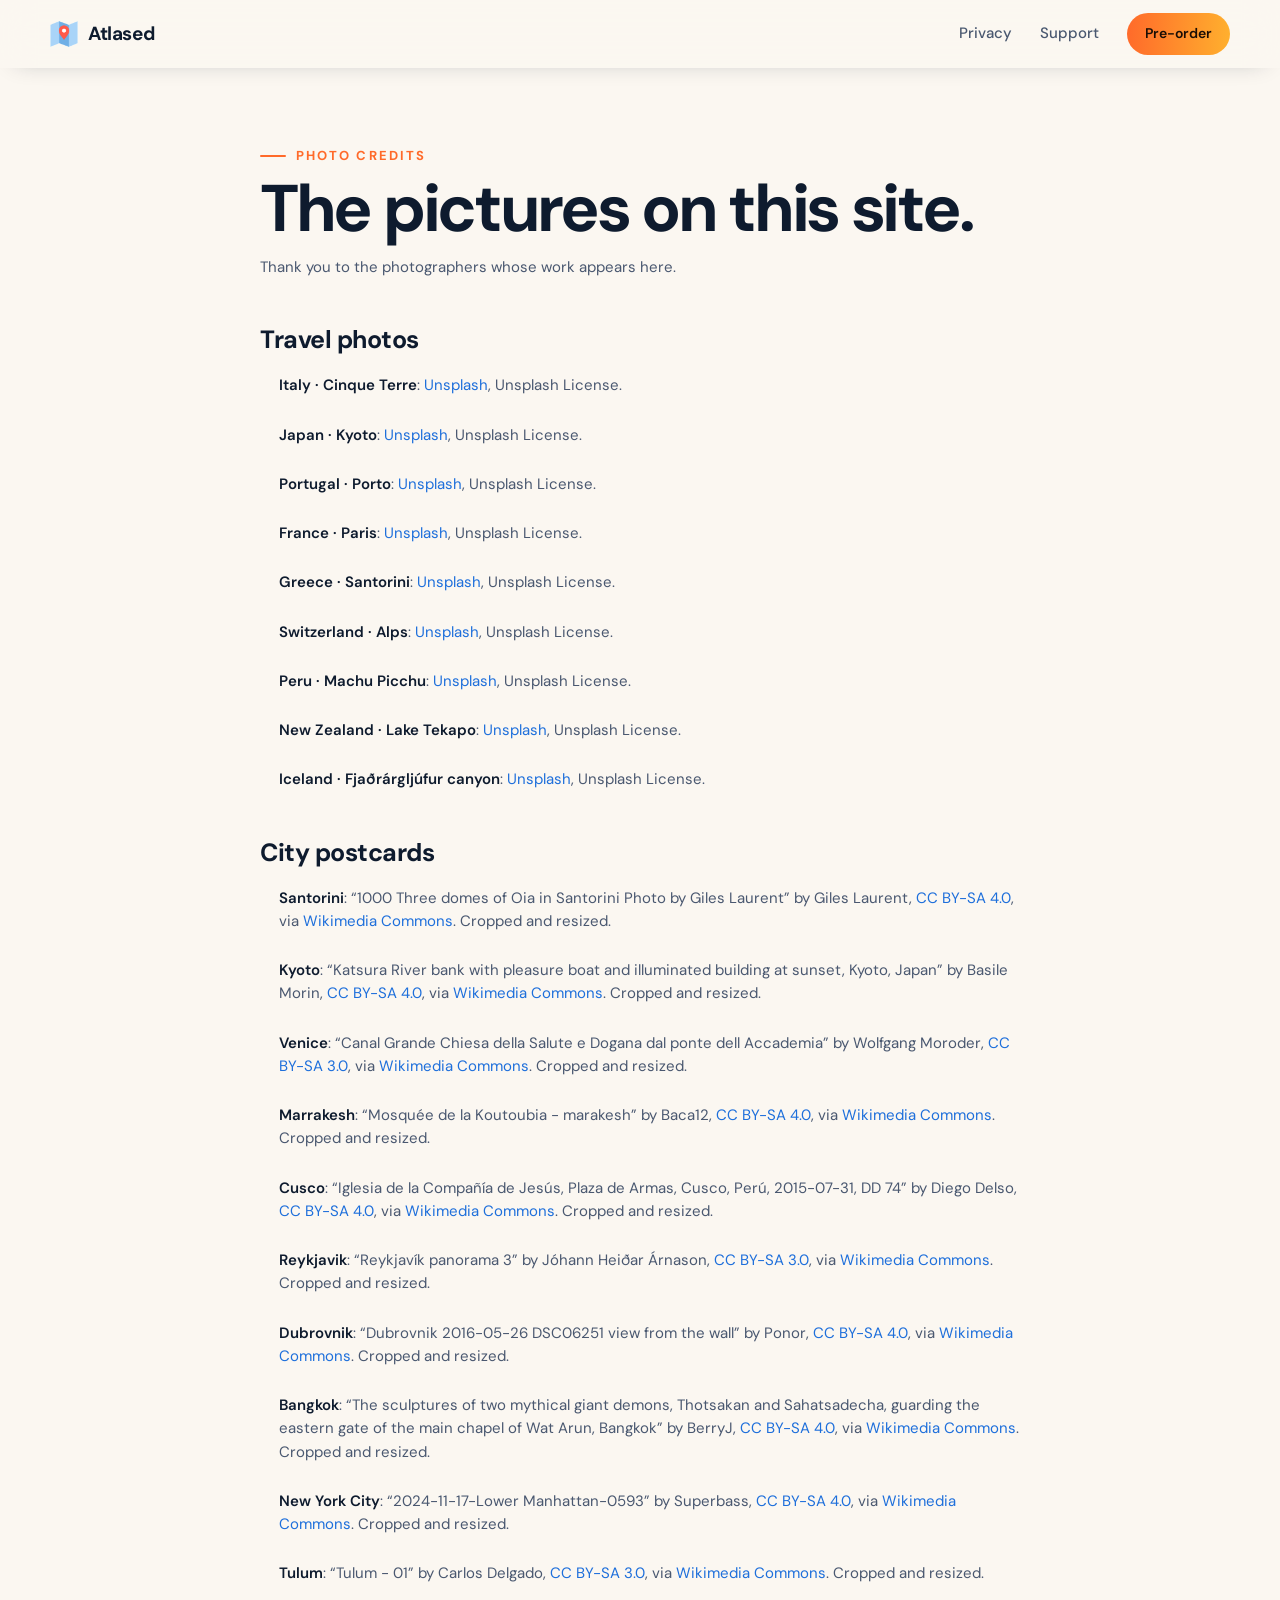
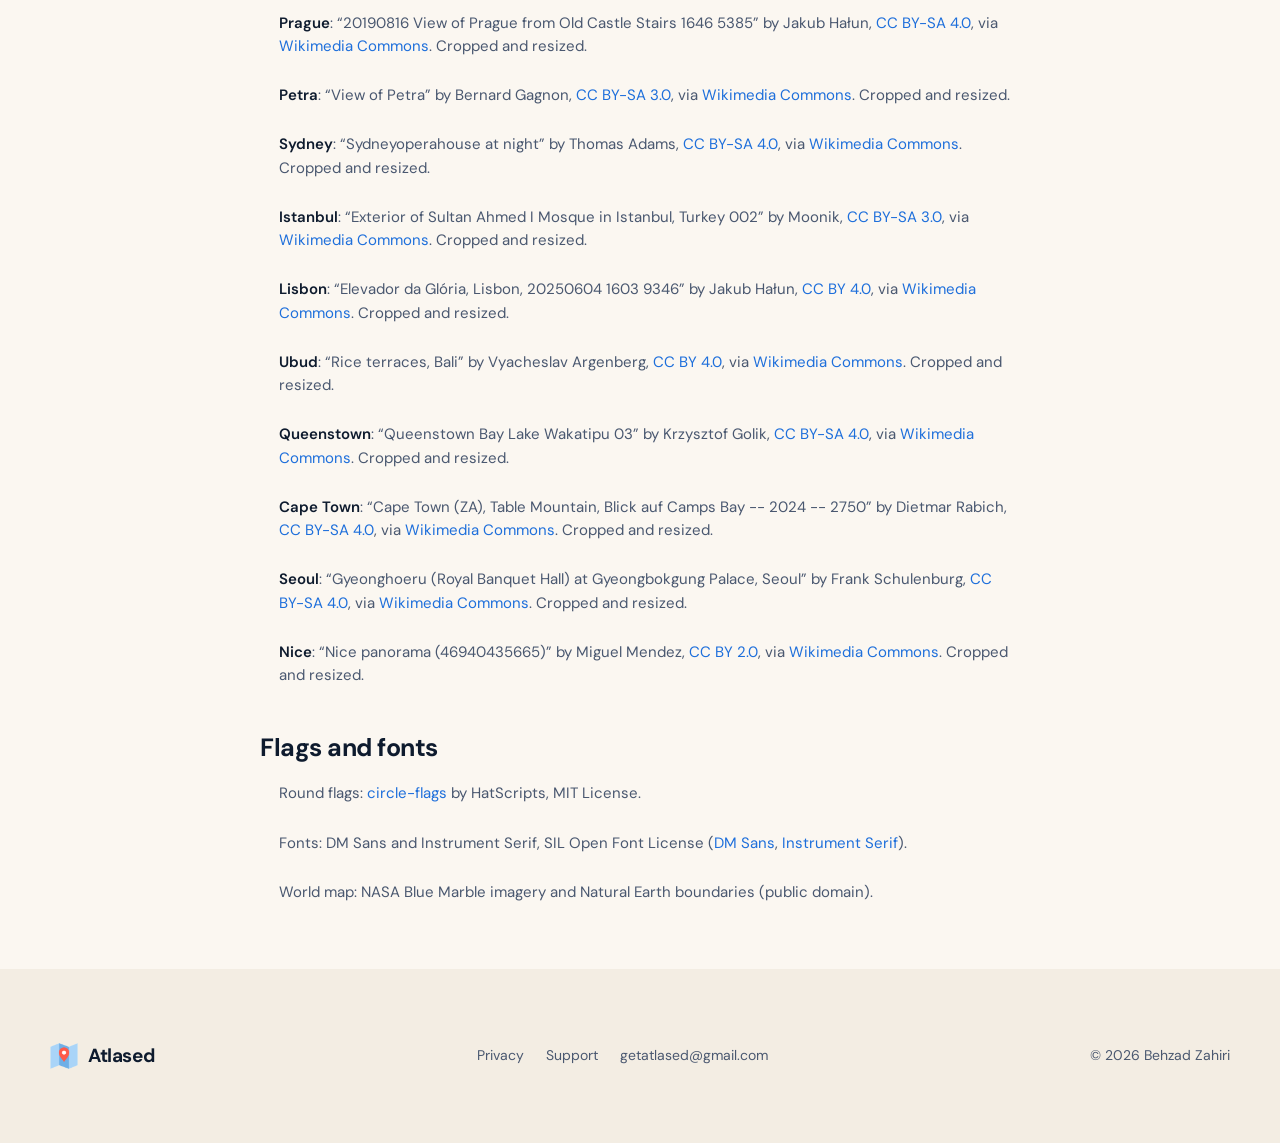
==== commit eeeaaeb7: "Website: Pre-order on the App Store, now that 1.0 is released for pre-order Both badges link to the " ====
--- a/credits/index.html
+++ b/credits/index.html
@@ -6,13 +6,13 @@
   <title>Photo credits · Atlased</title>
   <meta name="theme-color" content="#FBF7F1">
   <link rel="icon" type="image/png" href="../favicon.png">
-  <link rel="stylesheet" href="../assets/site.css?v=69">
+  <link rel="stylesheet" href="../assets/site.css?v=70">
 </head>
 <body class="doc-page">
   <header class="nav">
     <div class="wrap">
       <a class="brand" href="../"><img src="../assets/img/mark.png" alt="">Atlased</a>
-      <nav class="nav-links"><a href="../privacy/">Privacy</a><a href="../support/">Support</a><a class="btn" href="../#get">Coming Dec 1</a></nav>
+      <nav class="nav-links"><a href="../privacy/">Privacy</a><a href="../support/">Support</a><a class="btn" href="https://apps.apple.com/app/id6831164710">Pre-order</a></nav>
     </div>
   </header>
   <main class="doc">
--- a/assets/site.css
+++ b/assets/site.css
@@ -72,6 +72,8 @@
   font-family: -apple-system, BlinkMacSystemFont, "SF Pro Display", "Helvetica Neue", Helvetica, Arial, sans-serif;
   box-shadow: 0 16px 36px -16px rgba(0,0,0,.7);
 }
+a.store { text-decoration: none; transition: transform .2s ease; }
+a.store:hover { transform: translateY(-1px); }
 .store svg { width: 26px; height: 33px; flex: none; margin-top: -2px; }
 .store span { display: flex; flex-direction: column; gap: 2px; text-align: left; }
 .store small { display: block; font-size: 12.5px; font-weight: 500; letter-spacing: .01em; color: #fff; }
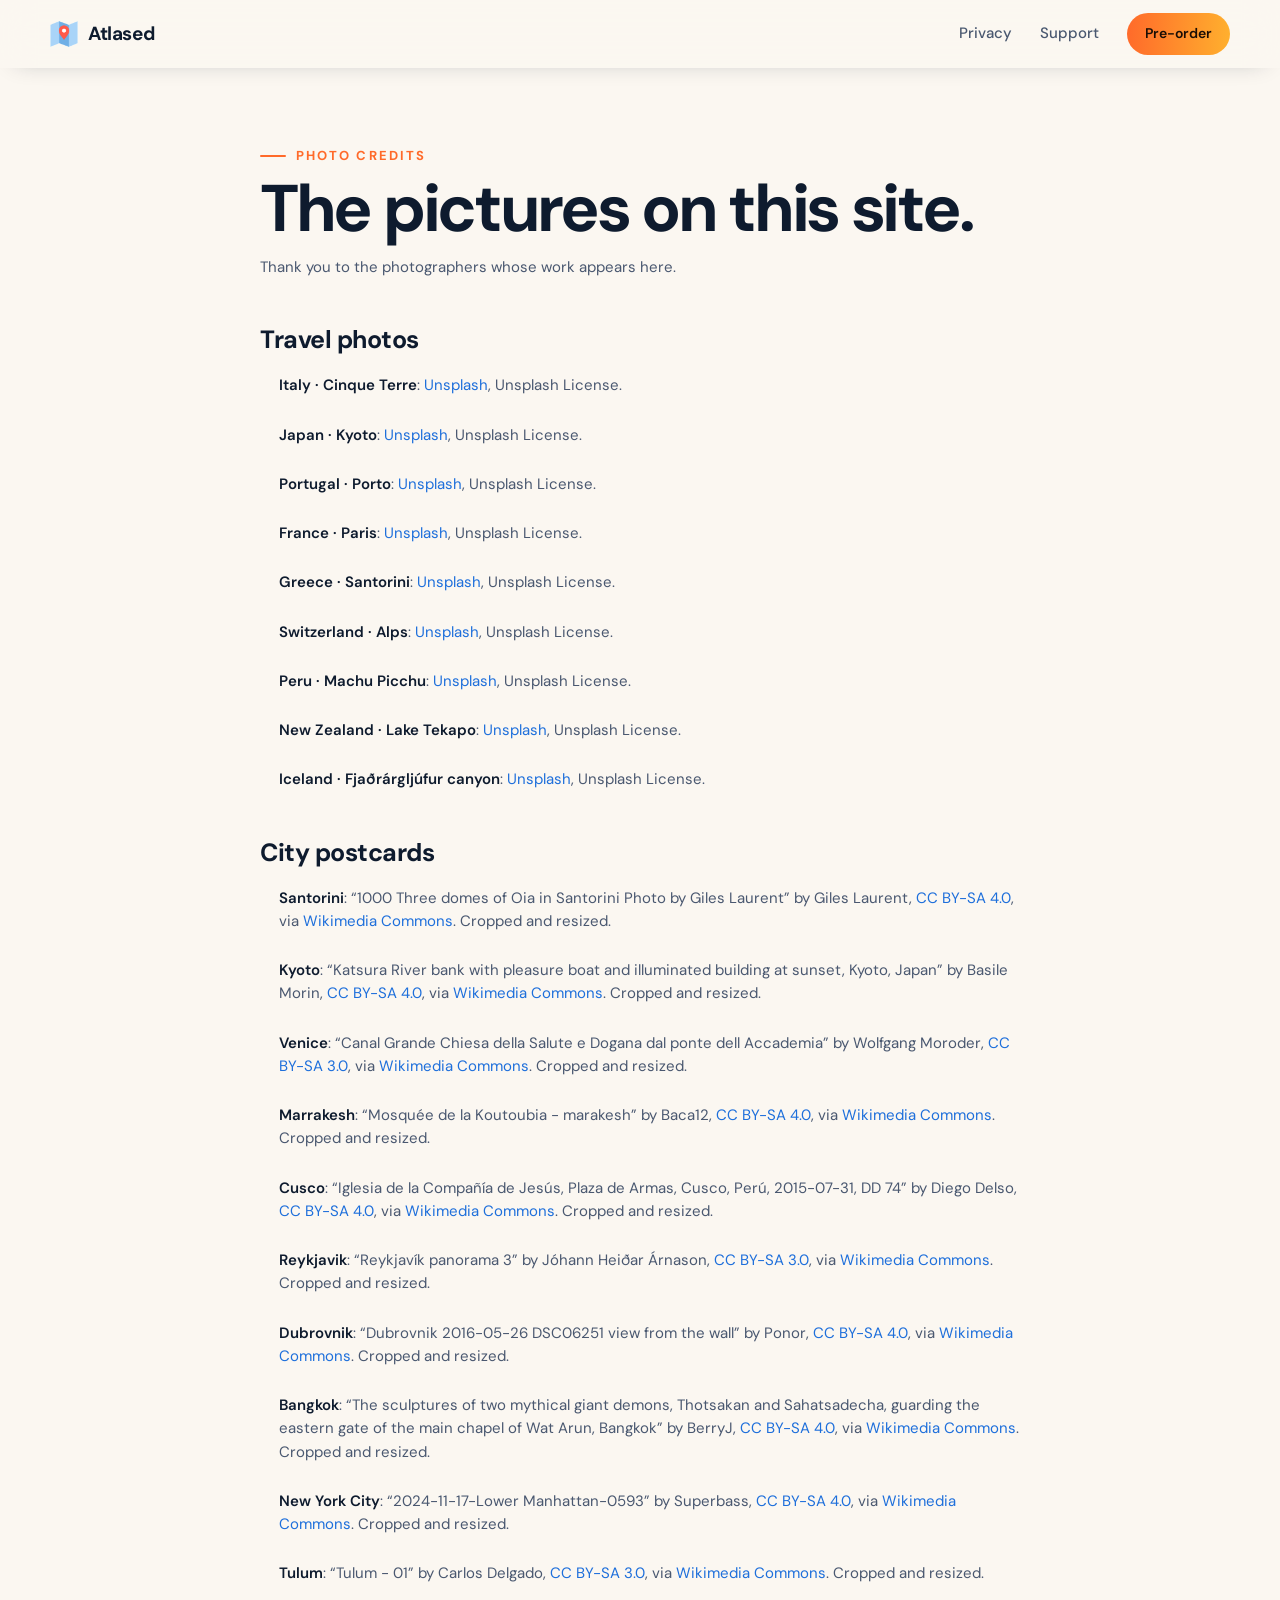
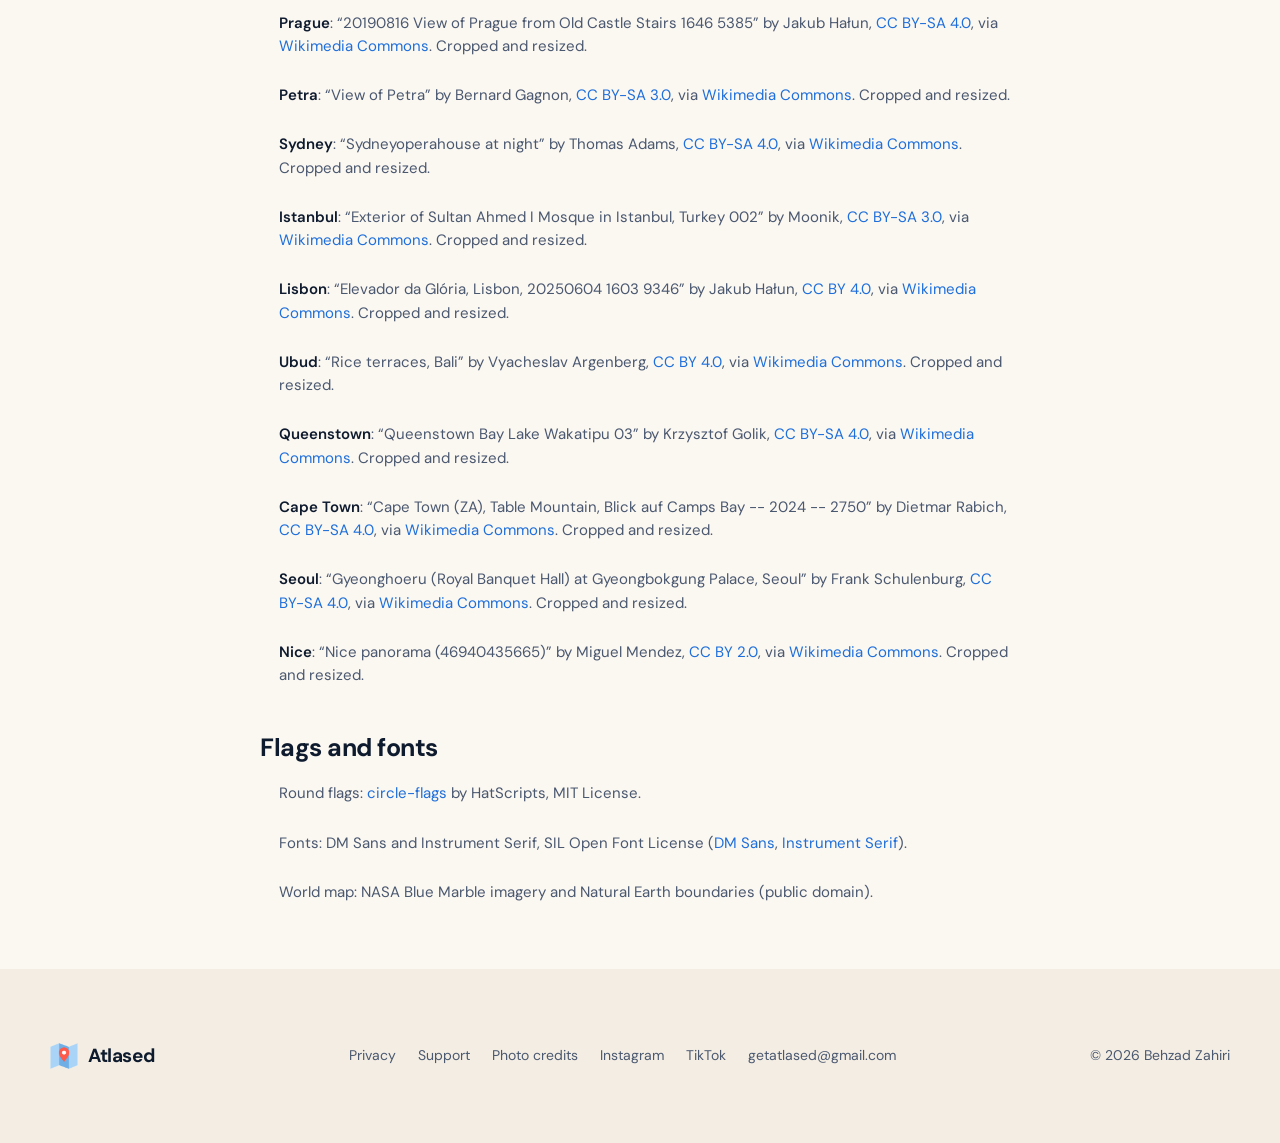
==== commit 7859c38f: "Website: privacy and credits footers match the home page Co-Authored-By: Claude Opus 5.5 <noreply@an" ====
--- a/credits/index.html
+++ b/credits/index.html
@@ -6,7 +6,7 @@
   <title>Photo credits · Atlased</title>
   <meta name="theme-color" content="#FBF7F1">
   <link rel="icon" type="image/png" href="../favicon.png">
-  <link rel="stylesheet" href="../assets/site.css?v=70">
+  <link rel="stylesheet" href="../assets/site.css?v=72">
 </head>
 <body class="doc-page">
   <header class="nav">
@@ -35,7 +35,7 @@
   <footer>
     <div class="wrap">
       <a class="brand" href="../"><img src="../assets/img/mark.png" alt="">Atlased</a>
-      <nav><a href="../privacy/">Privacy</a><a href="../support/">Support</a><a href="mailto:getatlased@gmail.com">getatlased@gmail.com</a></nav>
+      <nav><a href="../privacy/">Privacy</a><a href="../support/">Support</a><a href="./">Photo credits</a><a href="https://www.instagram.com/getatlased/" rel="noopener">Instagram</a><a href="https://www.tiktok.com/@getatlased" rel="noopener">TikTok</a><a href="mailto:getatlased@gmail.com">getatlased@gmail.com</a></nav>
       <span>© 2026 Behzad Zahiri</span>
     </div>
   </footer>
--- a/assets/site.css
+++ b/assets/site.css
@@ -115,9 +115,11 @@
   h1 { font-size: clamp(34px, 11.6vw, 54px); margin-top: 16px; }
   .lede { font-size: 17px; line-height: 1.5; max-width: 20.5em; margin-top: 18px; text-wrap: balance; }
   .lede-more { display: none; }
-  .hero .ctas { margin-top: 26px; }
-  .hero .insta { display: none; }
-  .hero-phone { margin-top: 42px; }
+  .hero .ctas { margin-top: 26px; flex-direction: column; gap: 4px; }
+  /* The follow link stays on phones as one small, quiet line under the badge. */
+  .hero .insta { font-size: 14px; font-weight: 500; padding: 9px 10px; gap: 7px; opacity: .8; }
+  .hero .insta svg { width: 17px; height: 17px; }
+  .hero-phone { margin-top: 30px; }
   /* The badge already says when; the pill in the bar appears once the badge has scrolled away. */
   .js .nav .btn { opacity: 0; visibility: hidden; transition: opacity .3s, visibility .3s, transform .2s; }
   .js .nav.past .btn { opacity: 1; visibility: visible; }
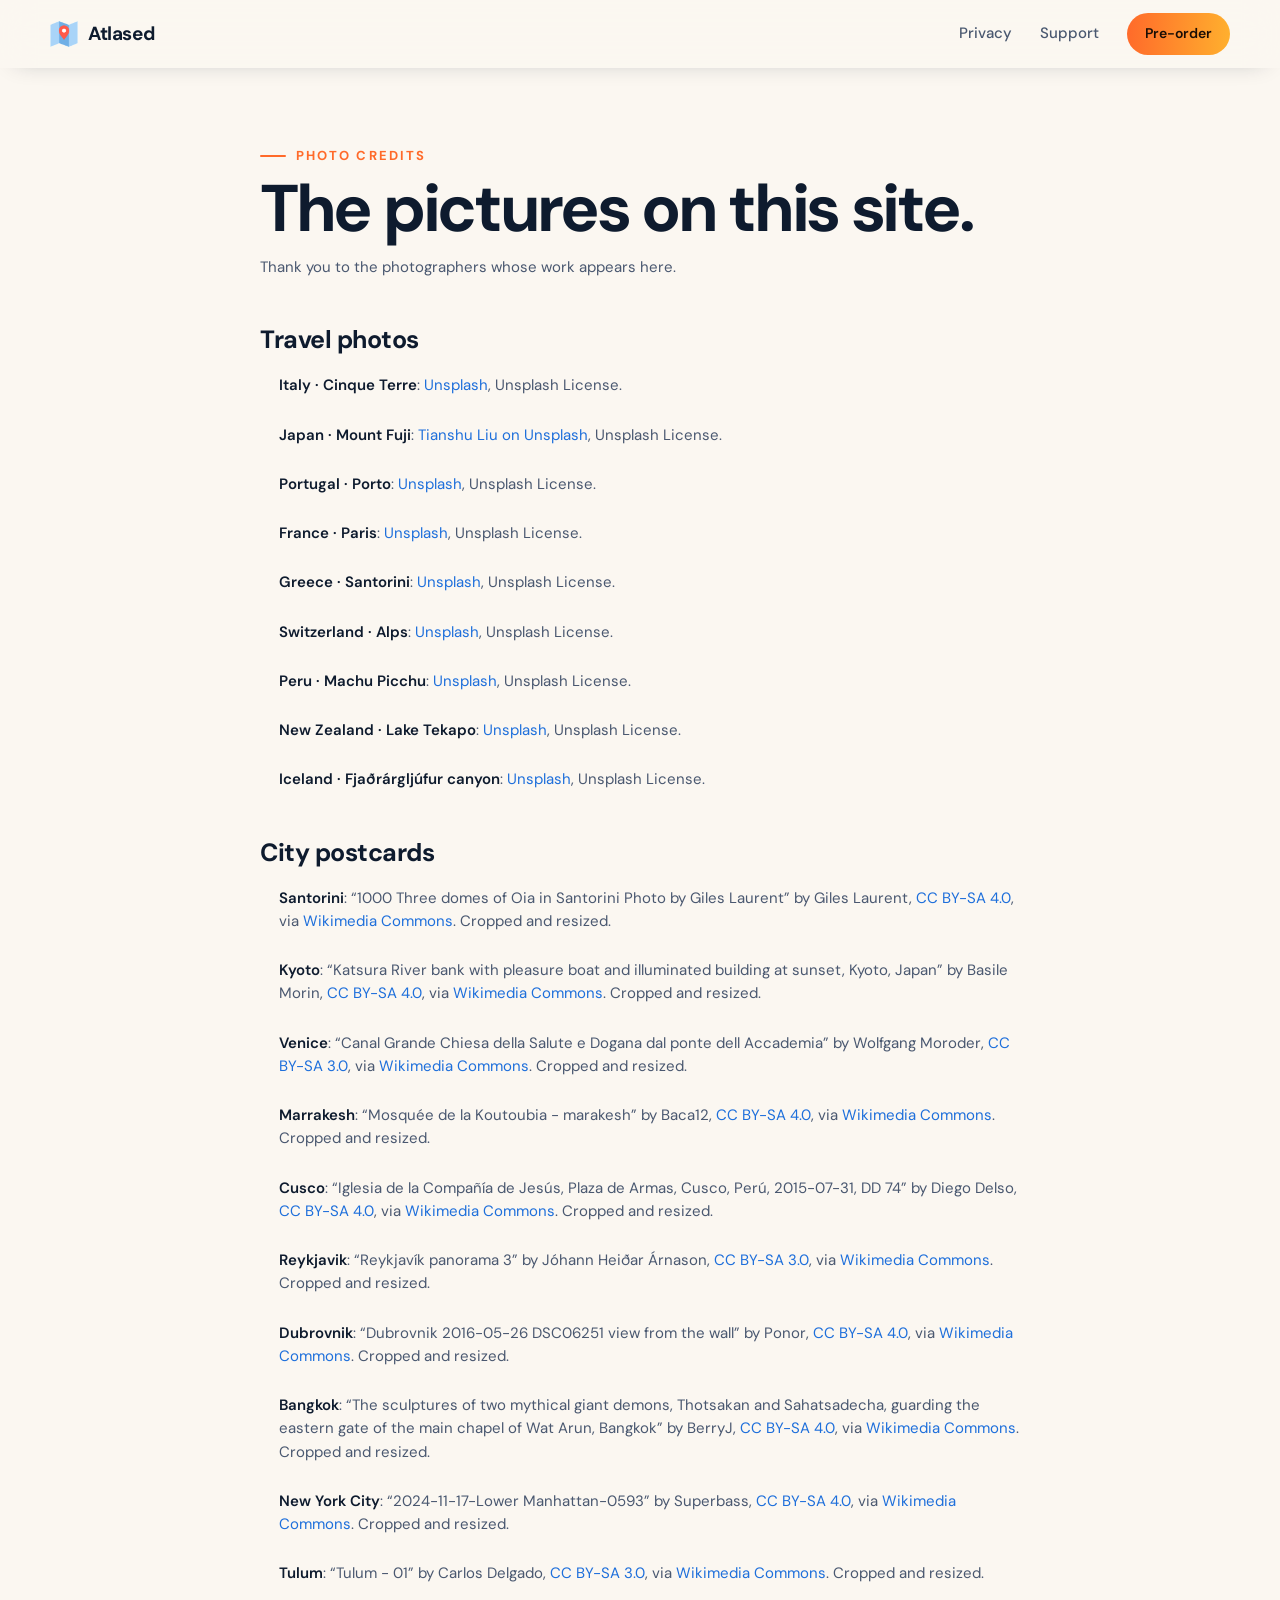
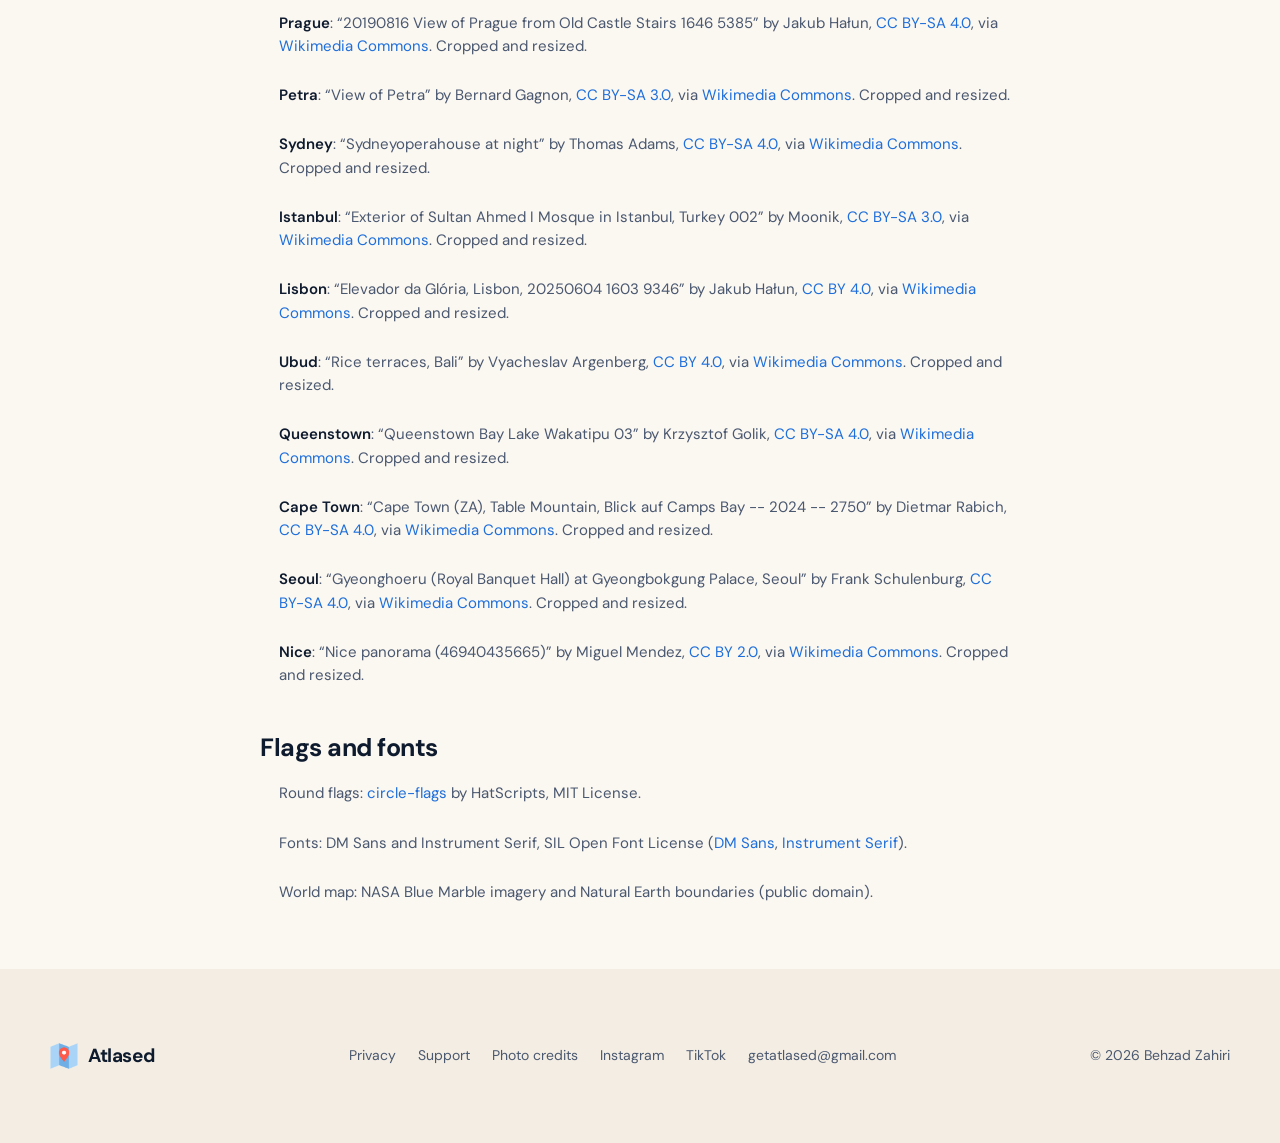
==== commit 0eb7d4df: "Use the Mount Fuji sunrise photo on the Atlased homepage" ====
--- a/credits/index.html
+++ b/credits/index.html
@@ -21,7 +21,7 @@
       <h1>The pictures on this site.</h1>
       <p class="meta">Thank you to the photographers whose work appears here.</p>
       <h2>Travel photos</h2>
-      <ul class="credits-list"><li><strong>Italy · Cinque Terre</strong>: <a href="https://images.unsplash.com/photo-1516483638261-f4dbaf036963" rel="noopener">Unsplash</a>, Unsplash License.</li><li><strong>Japan · Kyoto</strong>: <a href="https://images.unsplash.com/photo-1493976040374-85c8e12f0c0e" rel="noopener">Unsplash</a>, Unsplash License.</li><li><strong>Portugal · Porto</strong>: <a href="https://images.unsplash.com/photo-1555881400-74d7acaacd8b" rel="noopener">Unsplash</a>, Unsplash License.</li><li><strong>France · Paris</strong>: <a href="https://images.unsplash.com/photo-1502602898657-3e91760cbb34" rel="noopener">Unsplash</a>, Unsplash License.</li><li><strong>Greece · Santorini</strong>: <a href="https://images.unsplash.com/photo-1613395877344-13d4a8e0d49e" rel="noopener">Unsplash</a>, Unsplash License.</li><li><strong>Switzerland · Alps</strong>: <a href="https://images.unsplash.com/photo-1530122037265-a5f1f91d3b99" rel="noopener">Unsplash</a>, Unsplash License.</li><li><strong>Peru · Machu Picchu</strong>: <a href="https://images.unsplash.com/photo-1526392060635-9d6019884377" rel="noopener">Unsplash</a>, Unsplash License.</li><li><strong>New Zealand · Lake Tekapo</strong>: <a href="https://images.unsplash.com/photo-1697685188126-759161b3a230" rel="noopener">Unsplash</a>, Unsplash License.</li><li><strong>Iceland · Fjaðrárgljúfur canyon</strong>: <a href="https://images.unsplash.com/photo-1504893524553-b855bce32c67" rel="noopener">Unsplash</a>, Unsplash License.</li></ul>
+      <ul class="credits-list"><li><strong>Italy · Cinque Terre</strong>: <a href="https://images.unsplash.com/photo-1516483638261-f4dbaf036963" rel="noopener">Unsplash</a>, Unsplash License.</li><li><strong>Japan · Mount Fuji</strong>: <a href="https://unsplash.com/photos/pagoda-and-mount-fuji-at-sunrise-aqZ3UAjs_M4" rel="noopener">Tianshu Liu on Unsplash</a>, Unsplash License.</li><li><strong>Portugal · Porto</strong>: <a href="https://images.unsplash.com/photo-1555881400-74d7acaacd8b" rel="noopener">Unsplash</a>, Unsplash License.</li><li><strong>France · Paris</strong>: <a href="https://images.unsplash.com/photo-1502602898657-3e91760cbb34" rel="noopener">Unsplash</a>, Unsplash License.</li><li><strong>Greece · Santorini</strong>: <a href="https://images.unsplash.com/photo-1613395877344-13d4a8e0d49e" rel="noopener">Unsplash</a>, Unsplash License.</li><li><strong>Switzerland · Alps</strong>: <a href="https://images.unsplash.com/photo-1530122037265-a5f1f91d3b99" rel="noopener">Unsplash</a>, Unsplash License.</li><li><strong>Peru · Machu Picchu</strong>: <a href="https://images.unsplash.com/photo-1526392060635-9d6019884377" rel="noopener">Unsplash</a>, Unsplash License.</li><li><strong>New Zealand · Lake Tekapo</strong>: <a href="https://images.unsplash.com/photo-1697685188126-759161b3a230" rel="noopener">Unsplash</a>, Unsplash License.</li><li><strong>Iceland · Fjaðrárgljúfur canyon</strong>: <a href="https://images.unsplash.com/photo-1504893524553-b855bce32c67" rel="noopener">Unsplash</a>, Unsplash License.</li></ul>
       <h2>City postcards</h2>
       <ul class="credits-list"><li><strong>Santorini</strong>: “1000 Three domes of Oia in Santorini Photo by Giles Laurent” by Giles Laurent, <a href="https://creativecommons.org/licenses/by-sa/4.0" rel="noopener">CC BY-SA 4.0</a>, via <a href="https://commons.wikimedia.org/wiki/File:1000_Three_domes_of_Oia_in_Santorini_Photo_by_Giles_Laurent.jpg" rel="noopener">Wikimedia Commons</a>. Cropped and resized.</li><li><strong>Kyoto</strong>: “Katsura River bank with pleasure boat and illuminated building at sunset, Kyoto, Japan” by Basile Morin, <a href="https://creativecommons.org/licenses/by-sa/4.0" rel="noopener">CC BY-SA 4.0</a>, via <a href="https://commons.wikimedia.org/wiki/File:Katsura_River_bank_with_pleasure_boat_and_illuminated_building_at_sunset,_Kyoto,_Japan.jpg" rel="noopener">Wikimedia Commons</a>. Cropped and resized.</li><li><strong>Venice</strong>: “Canal Grande Chiesa della Salute e Dogana dal ponte dell Accademia” by Wolfgang Moroder, <a href="https://creativecommons.org/licenses/by-sa/3.0" rel="noopener">CC BY-SA 3.0</a>, via <a href="https://commons.wikimedia.org/wiki/File:Canal_Grande_Chiesa_della_Salute_e_Dogana_dal_ponte_dell_Accademia.jpg" rel="noopener">Wikimedia Commons</a>. Cropped and resized.</li><li><strong>Marrakesh</strong>: “Mosquée de la Koutoubia - marakesh” by Baca12, <a href="https://creativecommons.org/licenses/by-sa/4.0" rel="noopener">CC BY-SA 4.0</a>, via <a href="https://commons.wikimedia.org/wiki/File:Mosqu%C3%A9e_de_la_Koutoubia_-_marakesh.jpg" rel="noopener">Wikimedia Commons</a>. Cropped and resized.</li><li><strong>Cusco</strong>: “Iglesia de la Compañía de Jesús, Plaza de Armas, Cusco, Perú, 2015-07-31, DD 74” by Diego Delso, <a href="https://creativecommons.org/licenses/by-sa/4.0" rel="noopener">CC BY-SA 4.0</a>, via <a href="https://commons.wikimedia.org/wiki/File:Iglesia_de_la_Compa%C3%B1%C3%ADa_de_Jes%C3%BAs,_Plaza_de_Armas,_Cusco,_Per%C3%BA,_2015-07-31,_DD_74.JPG" rel="noopener">Wikimedia Commons</a>. Cropped and resized.</li><li><strong>Reykjavik</strong>: “Reykjavík panorama 3” by Jóhann Heiðar Árnason, <a href="https://creativecommons.org/licenses/by-sa/3.0/" rel="noopener">CC BY-SA 3.0</a>, via <a href="https://commons.wikimedia.org/wiki/File:Reykjav%C3%ADk_panorama_3.JPG" rel="noopener">Wikimedia Commons</a>. Cropped and resized.</li><li><strong>Dubrovnik</strong>: “Dubrovnik 2016-05-26 DSC06251 view from the wall” by Ponor, <a href="https://creativecommons.org/licenses/by-sa/4.0" rel="noopener">CC BY-SA 4.0</a>, via <a href="https://commons.wikimedia.org/wiki/File:Dubrovnik_2016-05-26_DSC06251_view_from_the_wall.jpg" rel="noopener">Wikimedia Commons</a>. Cropped and resized.</li><li><strong>Bangkok</strong>: “The sculptures of two mythical giant demons, Thotsakan and Sahatsadecha, guarding the eastern gate of the main chapel of Wat Arun, Bangkok” by BerryJ, <a href="https://creativecommons.org/licenses/by-sa/4.0" rel="noopener">CC BY-SA 4.0</a>, via <a href="https://commons.wikimedia.org/wiki/File:The_sculptures_of_two_mythical_giant_demons,_Thotsakan_and_Sahatsadecha,_guarding_the_eastern_gate_of_the_main_chapel_of_Wat_Arun,_Bangkok.jpg" rel="noopener">Wikimedia Commons</a>. Cropped and resized.</li><li><strong>New York City</strong>: “2024-11-17-Lower Manhattan-0593” by Superbass, <a href="https://creativecommons.org/licenses/by-sa/4.0" rel="noopener">CC BY-SA 4.0</a>, via <a href="https://commons.wikimedia.org/wiki/File:2024-11-17-Lower_Manhattan-0593.jpg" rel="noopener">Wikimedia Commons</a>. Cropped and resized.</li><li><strong>Tulum</strong>: “Tulum - 01” by Carlos Delgado, <a href="https://creativecommons.org/licenses/by-sa/3.0" rel="noopener">CC BY-SA 3.0</a>, via <a href="https://commons.wikimedia.org/wiki/File:Tulum_-_01.jpg" rel="noopener">Wikimedia Commons</a>. Cropped and resized.</li><li><strong>Prague</strong>: “20190816 View of Prague from Old Castle Stairs 1646 5385” by Jakub Hałun, <a href="https://creativecommons.org/licenses/by-sa/4.0" rel="noopener">CC BY-SA 4.0</a>, via <a href="https://commons.wikimedia.org/wiki/File:20190816_View_of_Prague_from_Old_Castle_Stairs_1646_5385.jpg" rel="noopener">Wikimedia Commons</a>. Cropped and resized.</li><li><strong>Petra</strong>: “View of Petra” by Bernard Gagnon, <a href="https://creativecommons.org/licenses/by-sa/3.0" rel="noopener">CC BY-SA 3.0</a>, via <a href="https://commons.wikimedia.org/wiki/File:View_of_Petra.jpg" rel="noopener">Wikimedia Commons</a>. Cropped and resized.</li><li><strong>Sydney</strong>: “Sydneyoperahouse at night” by Thomas Adams, <a href="https://creativecommons.org/licenses/by-sa/4.0" rel="noopener">CC BY-SA 4.0</a>, via <a href="https://commons.wikimedia.org/wiki/File:Sydneyoperahouse_at_night.jpg" rel="noopener">Wikimedia Commons</a>. Cropped and resized.</li><li><strong>Istanbul</strong>: “Exterior of Sultan Ahmed I Mosque in Istanbul, Turkey 002” by Moonik, <a href="https://creativecommons.org/licenses/by-sa/3.0" rel="noopener">CC BY-SA 3.0</a>, via <a href="https://commons.wikimedia.org/wiki/File:Exterior_of_Sultan_Ahmed_I_Mosque_in_Istanbul,_Turkey_002.jpg" rel="noopener">Wikimedia Commons</a>. Cropped and resized.</li><li><strong>Lisbon</strong>: “Elevador da Glória, Lisbon, 20250604 1603 9346” by Jakub Hałun, <a href="https://creativecommons.org/licenses/by/4.0" rel="noopener">CC BY 4.0</a>, via <a href="https://commons.wikimedia.org/wiki/File:Elevador_da_Gl%C3%B3ria,_Lisbon,_20250604_1603_9346.jpg" rel="noopener">Wikimedia Commons</a>. Cropped and resized.</li><li><strong>Ubud</strong>: “Rice terraces, Bali” by Vyacheslav Argenberg, <a href="https://creativecommons.org/licenses/by/4.0" rel="noopener">CC BY 4.0</a>, via <a href="https://commons.wikimedia.org/wiki/File:Rice_terraces,_Bali.jpg" rel="noopener">Wikimedia Commons</a>. Cropped and resized.</li><li><strong>Queenstown</strong>: “Queenstown Bay Lake Wakatipu 03” by Krzysztof Golik, <a href="https://creativecommons.org/licenses/by-sa/4.0" rel="noopener">CC BY-SA 4.0</a>, via <a href="https://commons.wikimedia.org/wiki/File:Queenstown_Bay_Lake_Wakatipu_03.jpg" rel="noopener">Wikimedia Commons</a>. Cropped and resized.</li><li><strong>Cape Town</strong>: “Cape Town (ZA), Table Mountain, Blick auf Camps Bay -- 2024 -- 2750” by Dietmar Rabich, <a href="https://creativecommons.org/licenses/by-sa/4.0" rel="noopener">CC BY-SA 4.0</a>, via <a href="https://commons.wikimedia.org/wiki/File:Cape_Town_(ZA),_Table_Mountain,_Blick_auf_Camps_Bay_--_2024_--_2750.jpg" rel="noopener">Wikimedia Commons</a>. Cropped and resized.</li><li><strong>Seoul</strong>: “Gyeonghoeru (Royal Banquet Hall) at Gyeongbokgung Palace, Seoul” by Frank Schulenburg, <a href="https://creativecommons.org/licenses/by-sa/4.0" rel="noopener">CC BY-SA 4.0</a>, via <a href="https://commons.wikimedia.org/wiki/File:Gyeonghoeru_(Royal_Banquet_Hall)_at_Gyeongbokgung_Palace,_Seoul.jpg" rel="noopener">Wikimedia Commons</a>. Cropped and resized.</li><li><strong>Nice</strong>: “Nice panorama (46940435665)” by Miguel Mendez, <a href="https://creativecommons.org/licenses/by/2.0" rel="noopener">CC BY 2.0</a>, via <a href="https://commons.wikimedia.org/wiki/File:Nice_panorama_(46940435665).jpg" rel="noopener">Wikimedia Commons</a>. Cropped and resized.</li></ul>
       <h2>Flags and fonts</h2>
